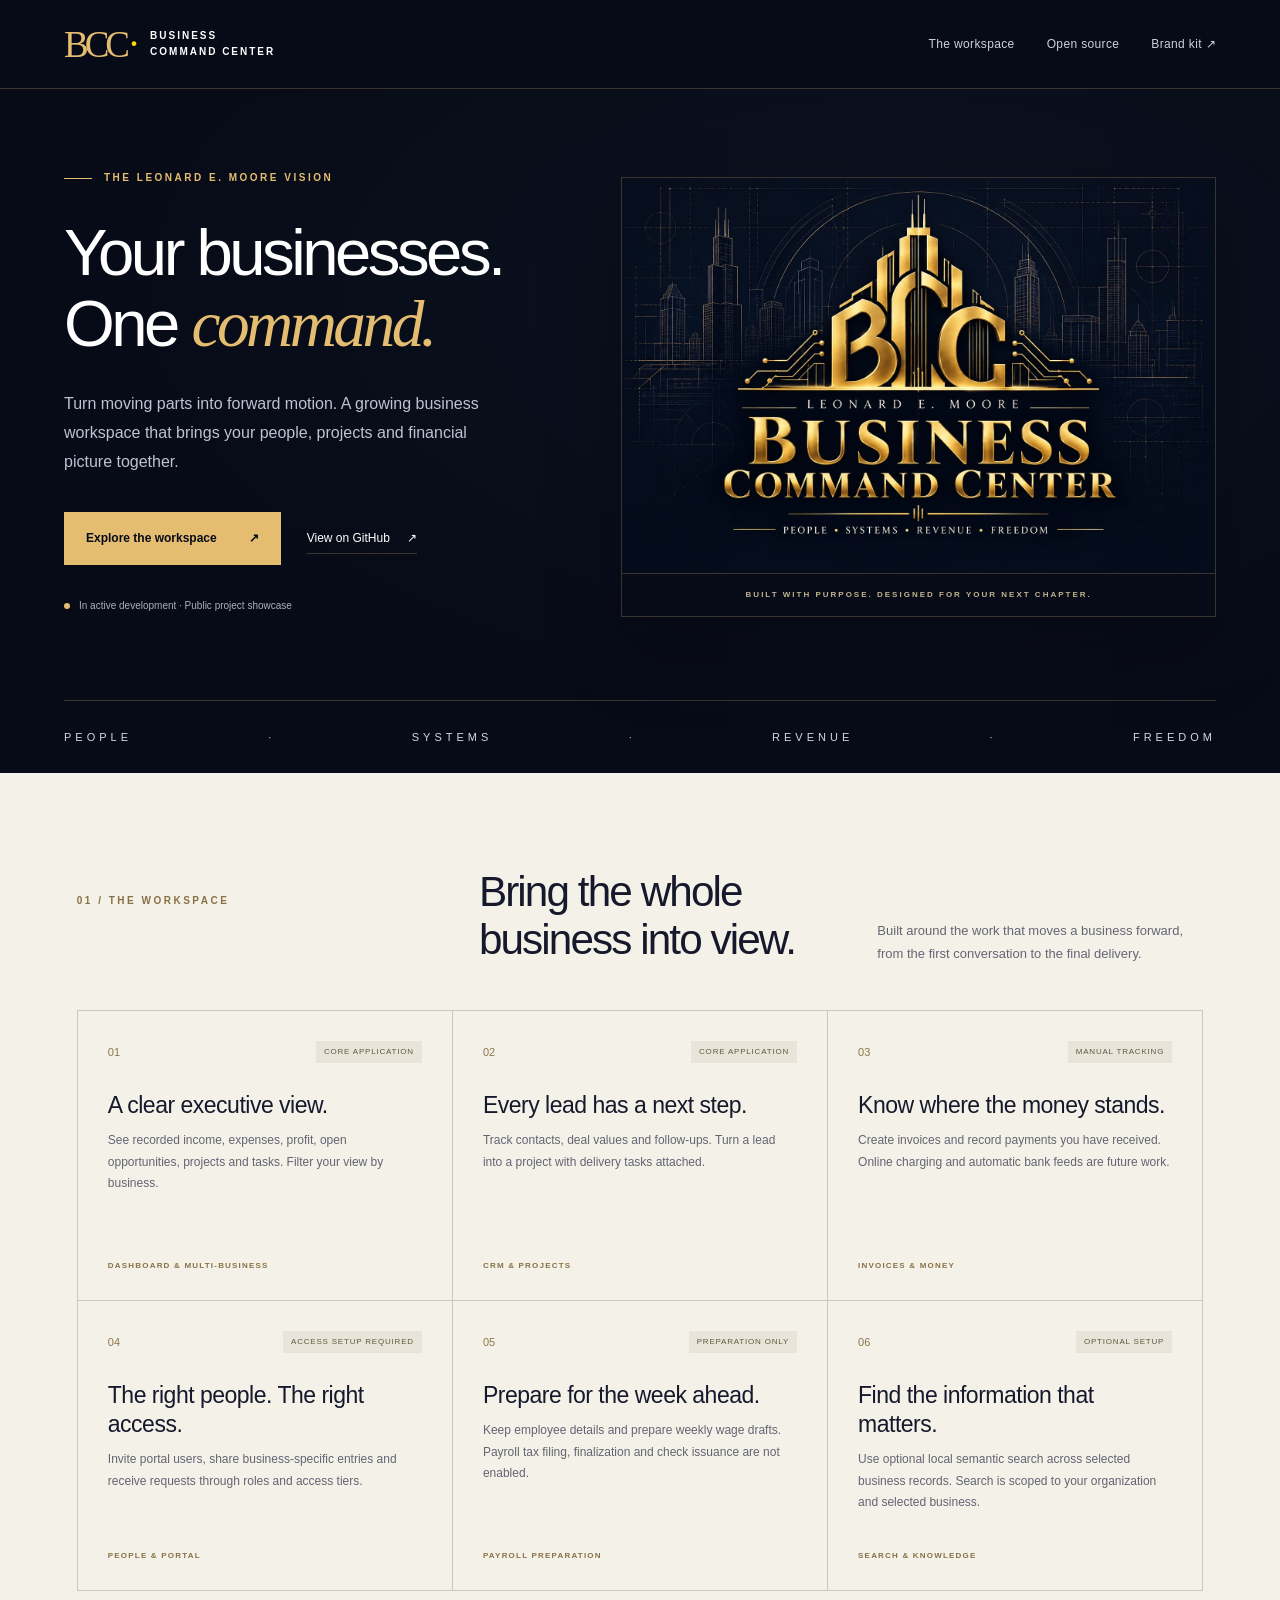
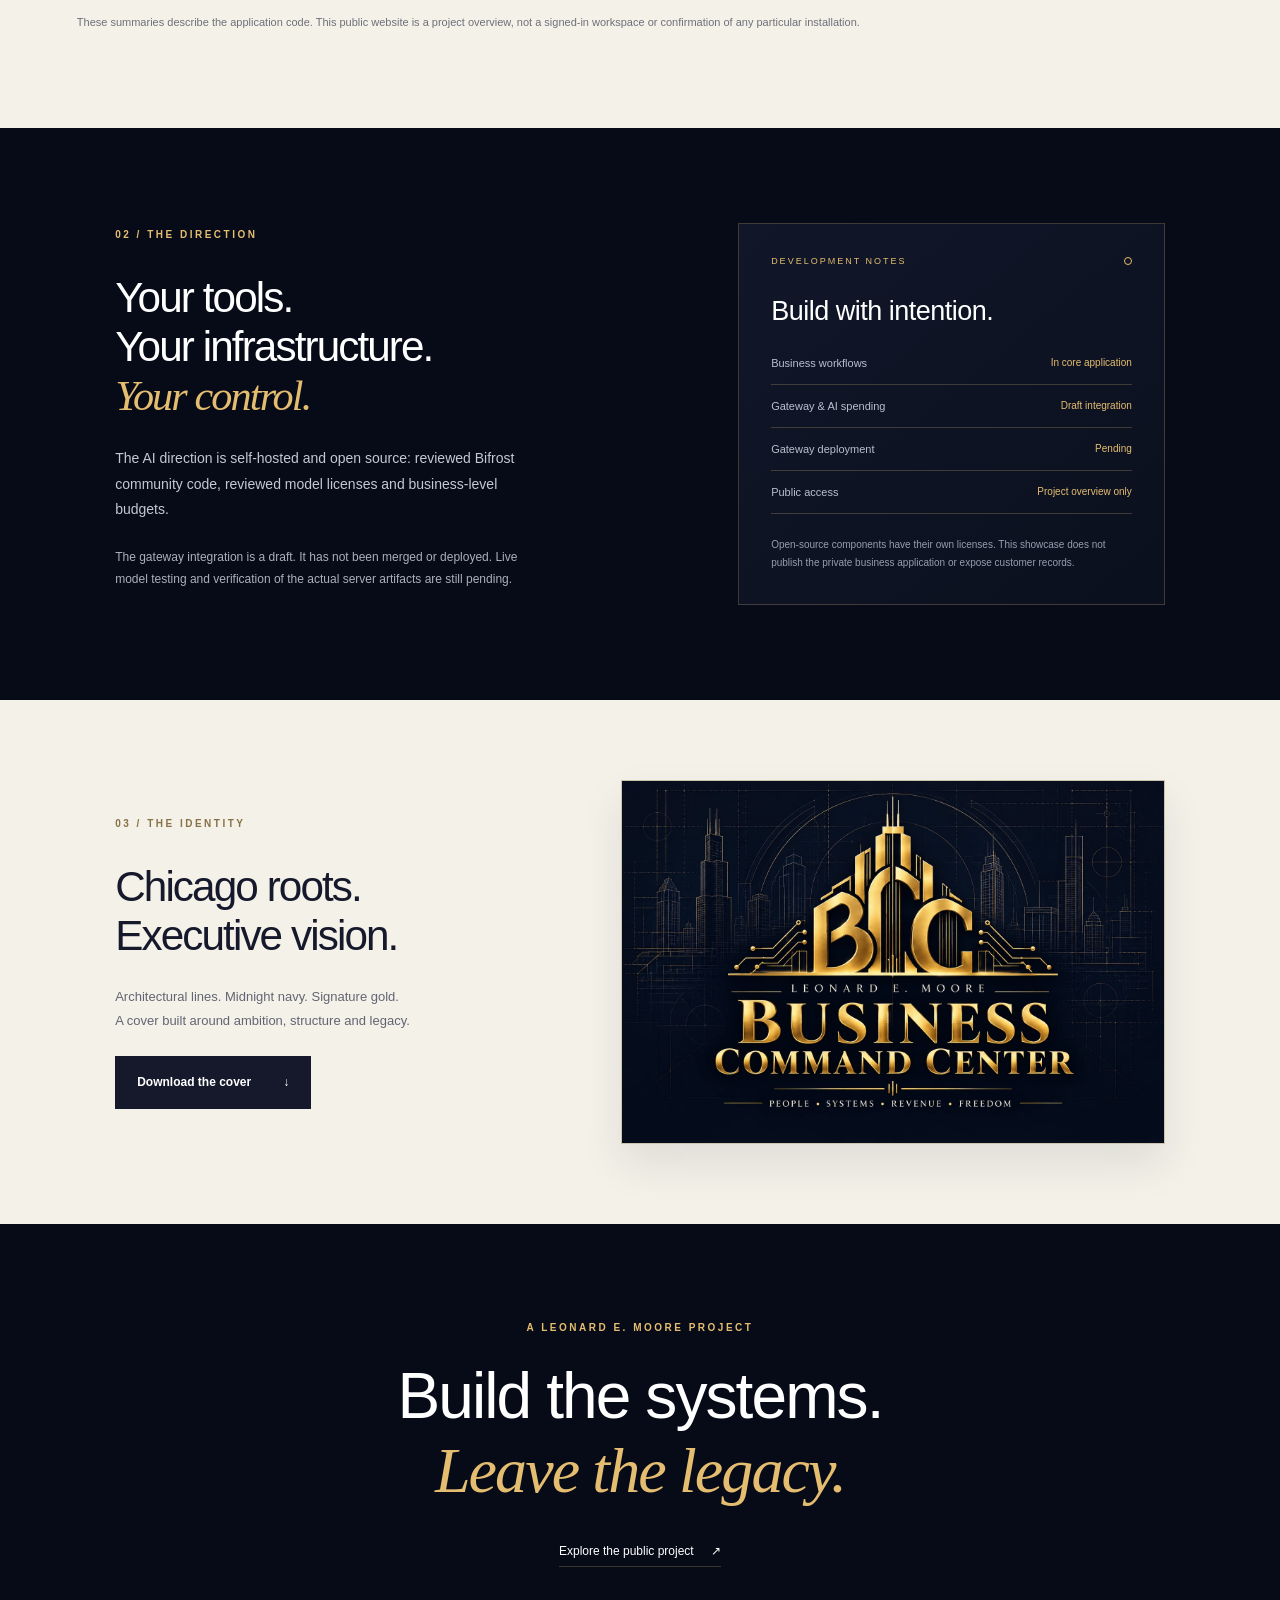
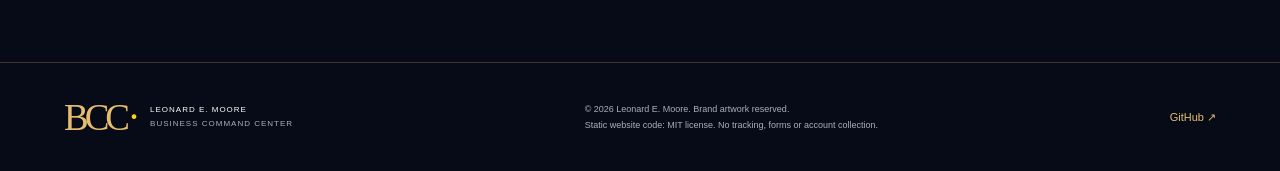
==== index.html @ 85da74cc "Launch navy-and-gold Business Command Center showcase and cover artwork" ====
<!doctype html>
<html lang="en">
<head>
  <meta charset="utf-8">
  <meta name="viewport" content="width=device-width,initial-scale=1">
  <meta name="theme-color" content="#0a0a23">
  <title>Business Command Center | Leonard E. Moore</title>
  <meta name="description" content="Leonard E. Moore's Business Command Center: a growing workspace for businesses, leads, projects, money and a self-hosted AI direction. Explore the project and brand kit.">
  <meta property="og:type" content="website">
  <meta property="og:title" content="Business Command Center — Leonard E. Moore">
  <meta property="og:description" content="Your businesses. One command. People. Systems. Revenue. Freedom.">
  <meta property="og:image" content="https://mooreliving777.github.io/business-command-center/assets/command-center-cover.webp">
  <meta property="og:image:width" content="1536">
  <meta property="og:image:height" content="1024">
  <meta property="og:url" content="https://mooreliving777.github.io/business-command-center/">
  <meta name="twitter:card" content="summary_large_image">
  <link rel="canonical" href="https://mooreliving777.github.io/business-command-center/">
  <link rel="icon" href="favicon.svg" type="image/svg+xml">
  <link rel="stylesheet" href="styles.css">
</head>
<body>
  <a class="skip" href="#main">Skip to content</a>
  <header class="site-header">
    <a class="brand" href="#home" aria-label="Business Command Center home"><span class="wordmark" aria-hidden="true">BCC<span>·</span></span><span class="brand-name">BUSINESS<br>COMMAND CENTER</span></a>
    <nav aria-label="Main navigation"><a href="#workspace">The workspace</a><a href="#direction">Open source</a><a href="#brand-kit">Brand kit <span aria-hidden="true">↗</span></a></nav>
  </header>
  <main id="main">
    <section class="hero" id="home" aria-labelledby="hero-title">
      <div class="hero-grid">
        <div class="hero-copy">
          <p class="eyebrow"><span class="line"></span> THE LEONARD E. MOORE VISION</p>
          <h1 id="hero-title">Your businesses.<br>One <em>command.</em></h1>
          <p class="intro">Turn moving parts into forward motion. A growing business workspace that brings your people, projects and financial picture together.</p>
          <div class="hero-actions"><a class="button gold" href="#workspace">Explore the workspace <span aria-hidden="true">↗</span></a><a class="text-link" href="https://github.com/mooreliving777/business-command-center">View on GitHub <span aria-hidden="true">↗</span></a></div>
          <p class="project-note"><span class="status-dot" aria-hidden="true"></span> In active development · Public project showcase</p>
        </div>
        <figure class="cover"><img src="assets/command-center-cover.webp" width="1536" height="1024" fetchpriority="high" alt="Gold BCC skyline emblem and Business Command Center lettering on a midnight navy architectural background. Leonard E. Moore. People, Systems, Revenue, Freedom."><figcaption>BUILT WITH PURPOSE. DESIGNED FOR YOUR NEXT CHAPTER.</figcaption></figure>
      </div>
      <div class="principles" aria-label="Brand principles"><span>PEOPLE</span><b aria-hidden="true">·</b><span>SYSTEMS</span><b aria-hidden="true">·</b><span>REVENUE</span><b aria-hidden="true">·</b><span>FREEDOM</span></div>
    </section>
    <section class="workspace light-section" id="workspace" aria-labelledby="workspace-title">
      <div class="section-intro"><p class="eyebrow ink">01 / THE WORKSPACE</p><div><h2 id="workspace-title">Bring the whole<br>business into view.</h2><p>Built around the work that moves a business forward, from the first conversation to the final delivery.</p></div></div>
      <div class="feature-grid">
        <article class="feature"><div class="feature-top"><span class="feature-index">01</span><span class="chip">Core application</span></div><h3>A clear executive view.</h3><p>See recorded income, expenses, profit, open opportunities, projects and tasks. Filter your view by business.</p><span class="feature-tag">DASHBOARD &amp; MULTI-BUSINESS</span></article>
        <article class="feature"><div class="feature-top"><span class="feature-index">02</span><span class="chip">Core application</span></div><h3>Every lead has a next step.</h3><p>Track contacts, deal values and follow-ups. Turn a lead into a project with delivery tasks attached.</p><span class="feature-tag">CRM &amp; PROJECTS</span></article>
        <article class="feature"><div class="feature-top"><span class="feature-index">03</span><span class="chip">Manual tracking</span></div><h3>Know where the money stands.</h3><p>Create invoices and record payments you have received. Online charging and automatic bank feeds are future work.</p><span class="feature-tag">INVOICES &amp; MONEY</span></article>
        <article class="feature"><div class="feature-top"><span class="feature-index">04</span><span class="chip">Access setup required</span></div><h3>The right people. The right access.</h3><p>Invite portal users, share business-specific entries and receive requests through roles and access tiers.</p><span class="feature-tag">PEOPLE &amp; PORTAL</span></article>
        <article class="feature"><div class="feature-top"><span class="feature-index">05</span><span class="chip">Preparation only</span></div><h3>Prepare for the week ahead.</h3><p>Keep employee details and prepare weekly wage drafts. Payroll tax filing, finalization and check issuance are not enabled.</p><span class="feature-tag">PAYROLL PREPARATION</span></article>
        <article class="feature"><div class="feature-top"><span class="feature-index">06</span><span class="chip">Optional setup</span></div><h3>Find the information that matters.</h3><p>Use optional local semantic search across selected business records. Search is scoped to your organization and selected business.</p><span class="feature-tag">SEARCH &amp; KNOWLEDGE</span></article>
      </div>
      <p class="scope-note">These summaries describe the application code. This public website is a project overview, not a signed-in workspace or confirmation of any particular installation.</p>
    </section>
    <section class="direction" id="direction" aria-labelledby="direction-title">
      <div class="direction-copy"><p class="eyebrow">02 / THE DIRECTION</p><h2 id="direction-title">Your tools.<br>Your infrastructure.<br><em>Your control.</em></h2><p>The AI direction is self-hosted and open source: reviewed Bifrost community code, reviewed model licenses and business-level budgets.</p><p class="muted">The gateway integration is a draft. It has not been merged or deployed. Live model testing and verification of the actual server artifacts are still pending.</p></div>
      <div class="status-card"><div class="status-card-top"><span class="small-caps">DEVELOPMENT NOTES</span><span class="outlined-dot" aria-hidden="true"></span></div><h3>Build with intention.</h3><dl><div><dt>Business workflows</dt><dd>In core application</dd></div><div><dt>Gateway &amp; AI spending</dt><dd>Draft integration</dd></div><div><dt>Gateway deployment</dt><dd>Pending</dd></div><div><dt>Public access</dt><dd>Project overview only</dd></div></dl><p>Open-source components have their own licenses. This showcase does not publish the private business application or expose customer records.</p></div>
    </section>
    <section class="brand-section light-section" id="brand-kit" aria-labelledby="brand-title"><div><p class="eyebrow ink">03 / THE IDENTITY</p><h2 id="brand-title">Chicago roots.<br>Executive vision.</h2><p>Architectural lines. Midnight navy. Signature gold.<br>A cover built around ambition, structure and legacy.</p><a class="button dark" href="assets/command-center-cover.webp" download="business-command-center-cover.webp">Download the cover <span aria-hidden="true">↓</span></a></div><a class="brand-art" href="assets/command-center-cover.webp" aria-label="View the full Business Command Center cover"><img src="assets/command-center-cover.webp" width="1536" height="1024" loading="lazy" alt="Business Command Center cover artwork with gold Chicago-inspired architectural emblem."></a></section>
    <section class="closing" aria-labelledby="closing-title"><p class="eyebrow">A LEONARD E. MOORE PROJECT</p><h2 id="closing-title">Build the systems.<br><em>Leave the legacy.</em></h2><a class="text-link" href="https://github.com/mooreliving777/business-command-center">Explore the public project <span aria-hidden="true">↗</span></a></section>
  </main>
  <footer><a class="brand footer-brand" href="#home"><span class="wordmark" aria-hidden="true">BCC<span>·</span></span><span>LEONARD E. MOORE<br><span class="muted">BUSINESS COMMAND CENTER</span></span></a><p>© 2026 Leonard E. Moore. Brand artwork reserved.<br>Static website code: MIT license. No tracking, forms or account collection.</p><a href="https://github.com/mooreliving777/business-command-center">GitHub <span aria-hidden="true">↗</span></a></footer>
</body>
</html>
---- styles.css ----
:root{--navy:#0a0a23;--deep:#070b17;--gold:#ffd700;--soft-gold:#e5bd70;--paper:#f4f1e9;--ink:#15192b;--muted:#acafbc;--line:rgba(226,193,126,.23)}*{box-sizing:border-box}html{scroll-behavior:smooth;scroll-padding-top:90px}body{margin:0;background:var(--deep);color:#fff;font-family:Arial,Helvetica,sans-serif;-webkit-font-smoothing:antialiased}a{color:inherit;text-decoration:none}button,a,input{touch-action:manipulation}a:focus-visible{outline:3px solid var(--gold);outline-offset:6px}img{max-width:100%;display:block;height:auto}.skip{position:absolute;left:16px;top:-80px;z-index:20;background:var(--gold);color:var(--ink);padding:12px}.skip:focus{top:12px}.site-header{padding:24px max(5vw,20px);border-bottom:1px solid var(--line);display:flex;justify-content:space-between;align-items:center;gap:24px;background:var(--deep)}.brand{display:flex;align-items:center;gap:15px}.wordmark{color:var(--soft-gold);font-family:Georgia,serif;font-size:37px;letter-spacing:-4px;line-height:1}.wordmark span{color:var(--gold);font-size:40px;padding-left:3px}.brand-name{font-size:10px;font-weight:700;letter-spacing:2px;line-height:1.6}.site-header nav{display:flex;gap:32px;font-size:12px;letter-spacing:.03em;color:#cbd0dc}.site-header nav a:hover,.text-link:hover{color:var(--gold)}.hero{padding:80px max(5vw,20px) 0;background:radial-gradient(ellipse at 70% 30%,#14203350,transparent 65%)}.hero-grid{max-width:1400px;margin:auto;display:grid;grid-template-columns:.94fr 1.06fr;align-items:center;gap:30px}.eyebrow{display:flex;align-items:center;gap:12px;color:var(--soft-gold);font-size:10px;font-weight:700;letter-spacing:2.5px;line-height:1.8;margin:0 0 30px}.line{display:inline-block;width:28px;height:1px;background:var(--soft-gold)}h1{font-size:clamp(44px,5.1vw,78px);font-weight:500;letter-spacing:-3.5px;line-height:1.09;margin:0 0 30px}em{font-family:Georgia,'Times New Roman',serif;color:var(--soft-gold);font-weight:400}p{line-height:1.8}.intro{color:#bec3d1;font-size:16px;max-width:425px;margin:0 0 35px}.hero-actions{display:flex;flex-wrap:wrap;align-items:center;gap:26px}.button{display:inline-flex;align-items:center;justify-content:space-between;gap:32px;padding:17px 21px;font-size:12px;font-weight:700;line-height:1.4;border:1px solid transparent}.gold{background:var(--soft-gold);color:var(--deep)}.gold:hover{background:var(--gold)}.text-link{font-size:12px;border-bottom:1px solid var(--line);padding:8px 0}.text-link span{margin-left:14px}.project-note{font-size:10px;color:var(--muted);display:flex;align-items:center;gap:9px;margin-top:32px}.status-dot{height:6px;width:6px;background:var(--soft-gold);border-radius:50%}.cover{margin:0;border:1px solid var(--line);background:var(--deep);box-shadow:0 35px 70px #0004}.cover img{width:100%;object-fit:contain}.cover figcaption{font-size:8px;font-weight:700;color:#c2b38e;padding:15px;text-align:center;letter-spacing:2px;line-height:1.5;border-top:1px solid var(--line)}.principles{max-width:1400px;display:flex;justify-content:space-between;gap:12px;align-items:center;border-top:1px solid var(--line);padding:30px 0;margin:75px auto 0;font-size:11px;letter-spacing:4px;color:#d6d7de}.principles b{color:var(--soft-gold);font-weight:400}.light-section{background:var(--paper);color:var(--ink)}.workspace{padding:95px max(6vw,20px)}.section-intro{max-width:1300px;margin:0 auto 45px;display:grid;grid-template-columns:1fr 2fr;gap:40px}.ink{color:#887144}.section-intro>div{display:grid;grid-template-columns:1.1fr 1fr;gap:40px;align-items:end}h2{font-size:clamp(34px,3.3vw,52px);font-weight:400;letter-spacing:-1.9px;line-height:1.16;margin:0}.section-intro p:not(.eyebrow){font-size:13px;margin:0;color:#646674}.feature-grid{max-width:1300px;margin:auto;display:grid;grid-template-columns:repeat(3,1fr);border-top:1px solid #ccc8bc;border-left:1px solid #ccc8bc}.feature{min-width:0;padding:30px;min-height:290px;border-right:1px solid #ccc8bc;border-bottom:1px solid #ccc8bc;display:flex;flex-direction:column;align-items:flex-start}.feature-top{width:100%;display:flex;gap:8px;flex-wrap:wrap;justify-content:space-between;align-items:center}.feature-index{font-size:11px;color:#8b7749}.chip{font-size:8px;text-transform:uppercase;letter-spacing:.8px;line-height:1.5;background:#e9e4d9;padding:5px 8px;color:#63583e}.feature h3{font-size:23px;font-weight:400;letter-spacing:-.5px;line-height:1.25;margin:28px 0 10px}.feature p{font-size:12px;color:#626572;margin:0 0 24px}.feature-tag{font-size:8px;font-weight:700;letter-spacing:1.2px;margin-top:auto;color:#887144}.scope-note{max-width:1300px;margin:22px auto 0;font-size:11px;color:#6e7079}.direction{display:grid;grid-template-columns:1.1fr 1fr;gap:12vw;padding:95px max(9vw,20px);align-items:center}.direction-copy>p:not(.eyebrow){font-size:14px;color:#c5c8d3;max-width:420px;margin-top:25px}.muted{color:var(--muted)!important}.direction-copy>p.muted{font-size:12px}.status-card{border:1px solid var(--line);background:linear-gradient(140deg,#111729,#0b101e);padding:32px;min-width:0}.status-card-top{display:flex;justify-content:space-between;gap:16px;align-items:center}.small-caps{font-size:9px;color:var(--soft-gold);letter-spacing:2px}.outlined-dot{width:8px;height:8px;border:1px solid var(--soft-gold);border-radius:50%}.status-card h3{font-size:27px;font-weight:400;letter-spacing:-.5px;margin:30px 0 15px}.status-card dl{margin:0}.status-card dl>div{display:flex;flex-wrap:wrap;justify-content:space-between;gap:8px;padding:15px 0;border-bottom:1px solid var(--line);font-size:11px}.status-card dt{color:#b9bfce}.status-card dd{margin:0;color:var(--soft-gold);font-size:10px}.status-card>p{font-size:10px;color:#969ead;margin:22px 0 0}.brand-section{padding:80px max(9vw,20px);display:grid;grid-template-columns:1fr 1.25fr;gap:70px;align-items:center}.brand-section p:not(.eyebrow){font-size:13px;color:#626572;margin:24px 0}.dark{background:var(--ink);color:#fff}.dark:hover{background:#2a3049}.brand-art{border:1px solid #cdc4ad;box-shadow:0 20px 40px #181b2a18}.brand-art:hover{outline:2px solid #a88c51;outline-offset:4px}.closing{padding:95px 20px;text-align:center;border-bottom:1px solid var(--line)}.closing .eyebrow{justify-content:center;margin-bottom:22px}.closing h2{font-size:clamp(40px,5vw,67px);margin-bottom:28px}.closing .text-link{display:inline-block}footer{padding:34px max(5vw,20px);display:flex;justify-content:space-between;gap:35px;align-items:center}footer .brand>span:last-child{font-size:8px;letter-spacing:1px;line-height:1.8}footer p{font-size:9px;color:var(--muted);margin:0}footer>a:last-child{font-size:11px;color:var(--soft-gold)}@media(min-width:1700px){.direction,.brand-section{padding-left:calc((100vw - 1300px)/2);padding-right:calc((100vw - 1300px)/2)}}@media(max-width:1000px){.hero-grid{grid-template-columns:1fr 1fr}.hero{padding-top:55px}h1{letter-spacing:-2px}.hero-actions{gap:18px}.section-intro{grid-template-columns:1fr;gap:12px}.section-intro>div{align-items:center}.feature{padding:22px;min-height:300px}.feature h3{font-size:21px}.direction{gap:6vw}.brand-section{gap:35px}.principles{margin-top:50px;letter-spacing:2px}}@media(max-width:700px){.site-header{padding-top:18px;padding-bottom:18px;align-items:flex-start;flex-wrap:wrap}.brand-name{font-size:8px}.wordmark{font-size:31px}.site-header nav{gap:24px;font-size:10px;width:100%;padding-top:12px;border-top:1px solid var(--line);justify-content:space-between}.hero{padding-top:42px}.hero-grid{grid-template-columns:1fr;gap:38px}.eyebrow{font-size:8px;letter-spacing:1.7px;margin-bottom:20px}h1{font-size:clamp(42px,10vw,66px);letter-spacing:-2.5px}.intro{font-size:14px;max-width:100%}.button{padding:15px 18px;font-size:11px}.project-note{font-size:9px;margin-top:24px}.cover figcaption{font-size:7px;letter-spacing:1.5px}.principles{font-size:8px;letter-spacing:1px;padding:25px 0;margin-top:38px;gap:5px}.workspace{padding-top:55px;padding-bottom:55px}.section-intro{margin-bottom:28px}.section-intro>div{grid-template-columns:1fr;gap:20px}.section-intro p:not(.eyebrow){max-width:430px}.feature-grid{grid-template-columns:1fr 1fr}.feature{padding:20px;min-height:285px}.feature h3{font-size:20px}.feature p{font-size:11px}.feature-tag{font-size:7px;letter-spacing:.6px}.chip{font-size:7px}.direction,.brand-section{grid-template-columns:1fr;padding-top:55px;padding-bottom:55px;gap:35px}.direction h2{font-size:42px}.status-card{padding:25px}.brand-section h2{font-size:40px}.closing{padding:65px 20px}footer{flex-wrap:wrap;gap:22px}footer p{width:100%;order:3}}@media(max-width:380px){.feature-grid{grid-template-columns:1fr}.feature{min-height:245px}.principles{font-size:7px;letter-spacing:.5px}.hero-actions{gap:18px}.brand-name{letter-spacing:1.2px}}@media(prefers-reduced-motion:reduce){html{scroll-behavior:auto}}
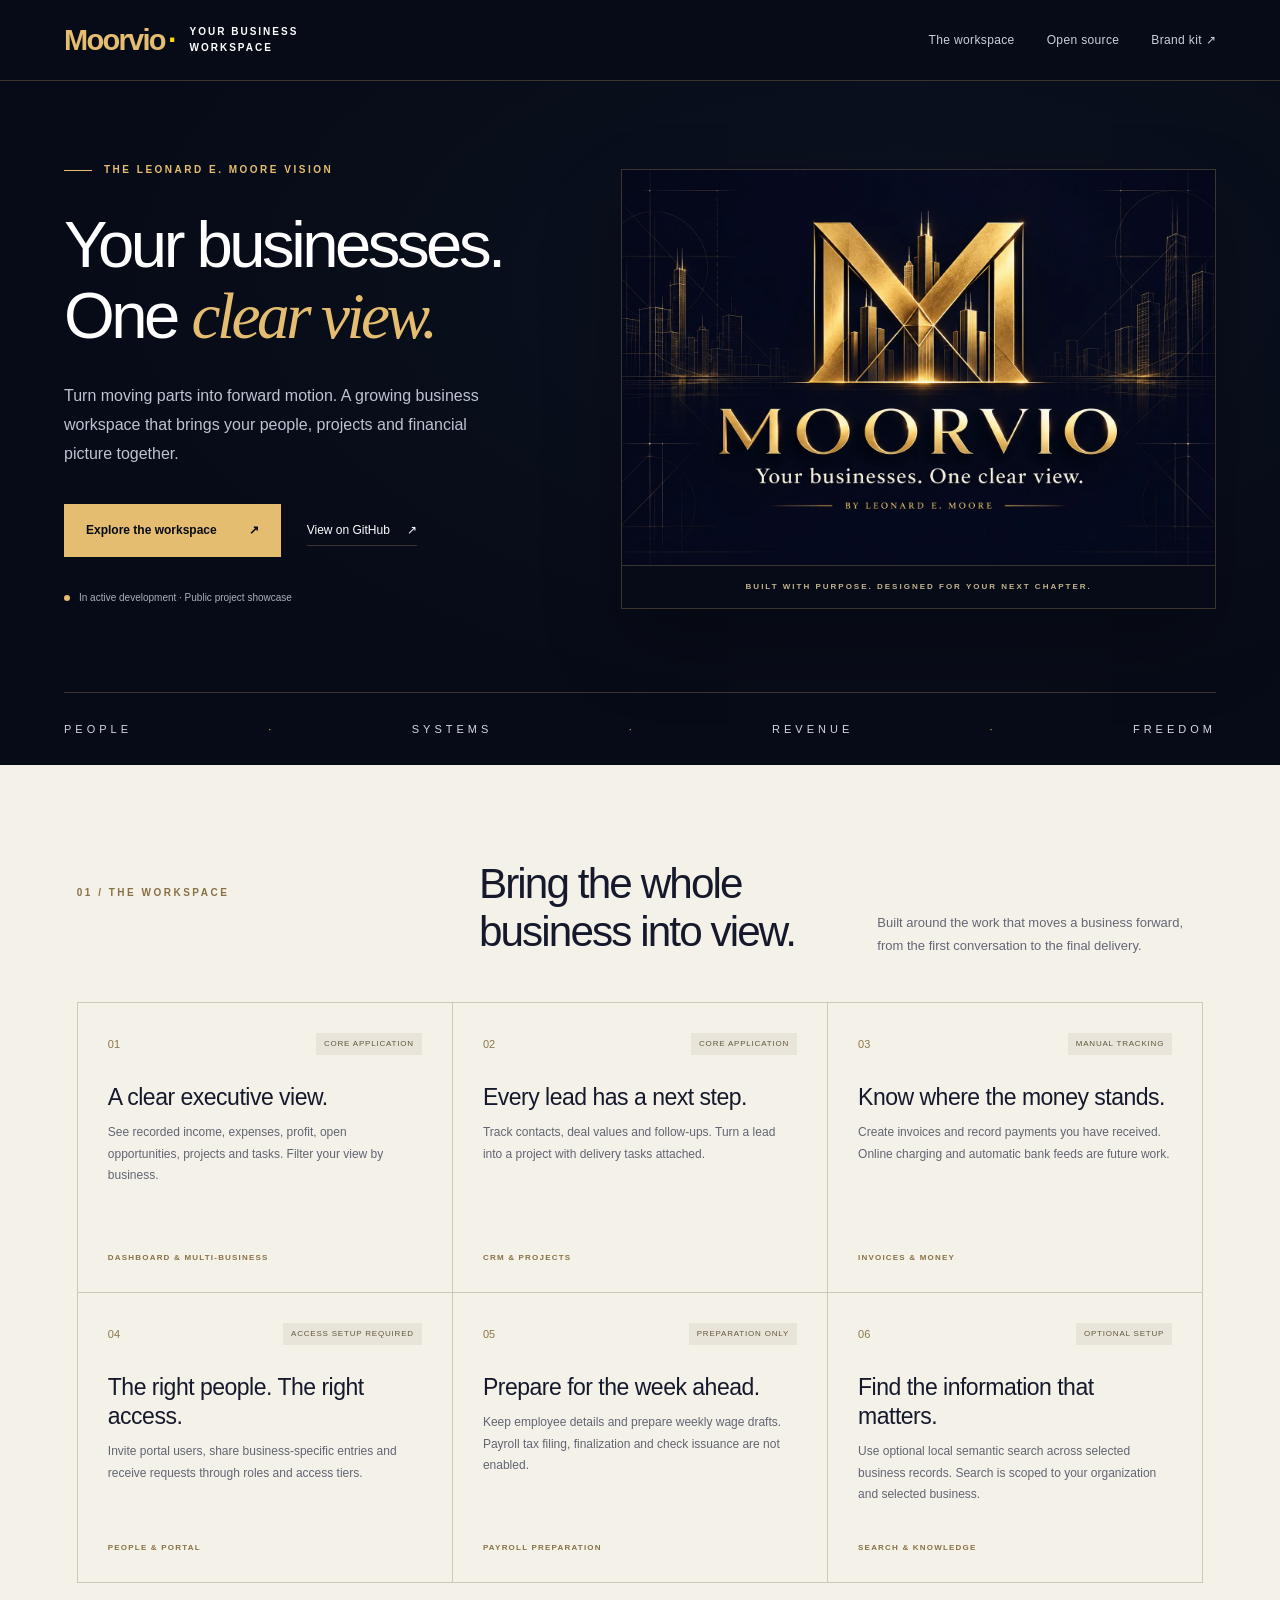
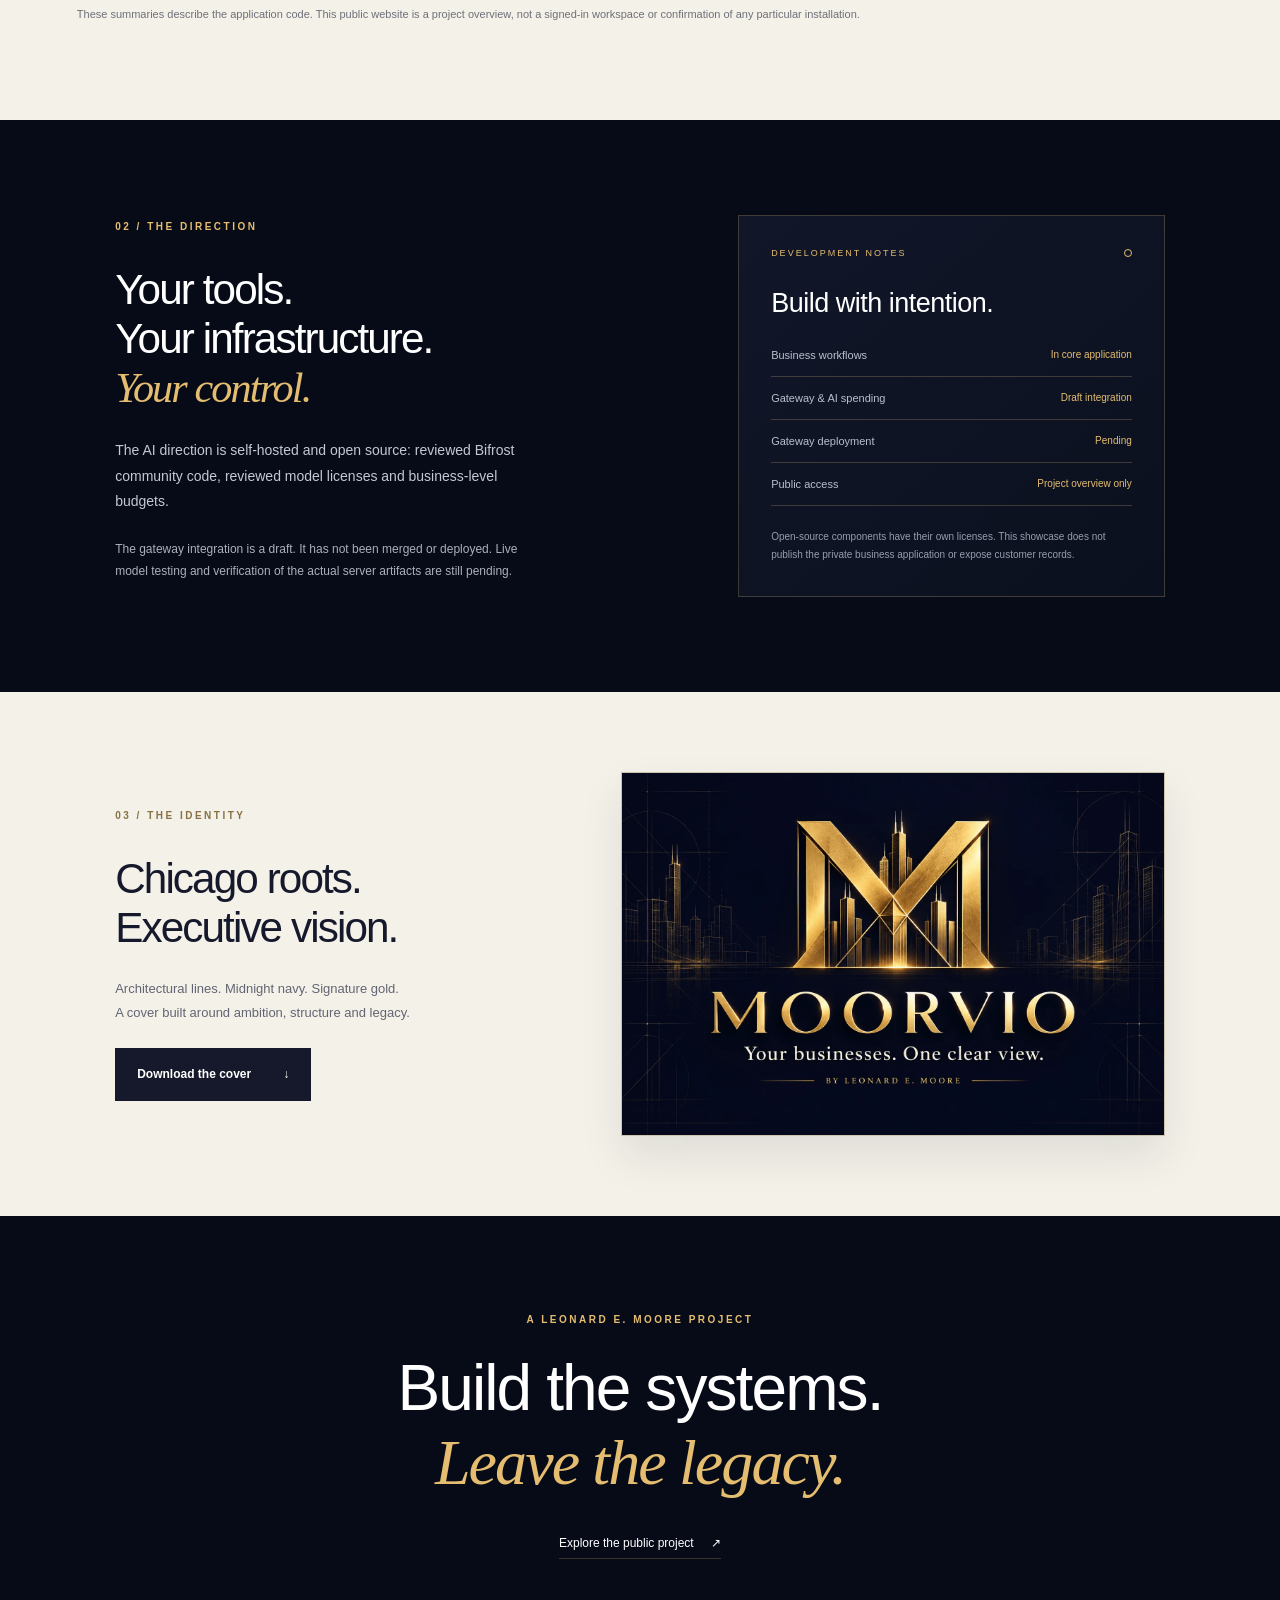
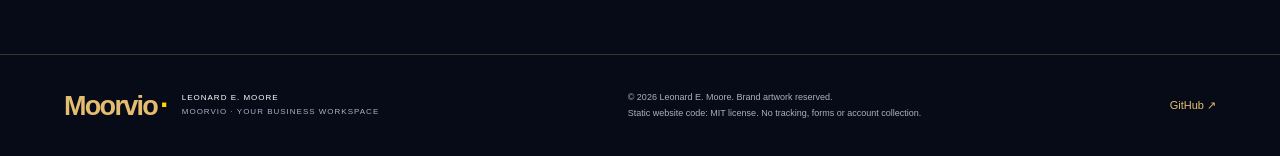
==== commit cae04593: "Rebrand public website and cover as Moorvio" ====
--- a/index.html
+++ b/index.html
@@ -4,12 +4,12 @@
   <meta charset="utf-8">
   <meta name="viewport" content="width=device-width,initial-scale=1">
   <meta name="theme-color" content="#0a0a23">
-  <title>Business Command Center | Leonard E. Moore</title>
-  <meta name="description" content="Leonard E. Moore's Business Command Center: a growing workspace for businesses, leads, projects, money and a self-hosted AI direction. Explore the project and brand kit.">
+  <title>Moorvio | Your businesses. One clear view.</title>
+  <meta name="description" content="Moorvio by Leonard E. Moore: a growing workspace for businesses, leads, projects, money and a self-hosted AI direction. Explore the project and brand kit.">
   <meta property="og:type" content="website">
-  <meta property="og:title" content="Business Command Center — Leonard E. Moore">
-  <meta property="og:description" content="Your businesses. One command. People. Systems. Revenue. Freedom.">
-  <meta property="og:image" content="https://mooreliving777.github.io/business-command-center/assets/command-center-cover.webp">
+  <meta property="og:title" content="Moorvio — Your businesses. One clear view.">
+  <meta property="og:description" content="Your businesses. One clear view. A business workspace by Leonard E. Moore.">
+  <meta property="og:image" content="https://mooreliving777.github.io/business-command-center/assets/moorvio-cover.webp">
   <meta property="og:image:width" content="1536">
   <meta property="og:image:height" content="1024">
   <meta property="og:url" content="https://mooreliving777.github.io/business-command-center/">
@@ -21,7 +21,7 @@
 <body>
   <a class="skip" href="#main">Skip to content</a>
   <header class="site-header">
-    <a class="brand" href="#home" aria-label="Business Command Center home"><span class="wordmark" aria-hidden="true">BCC<span>·</span></span><span class="brand-name">BUSINESS<br>COMMAND CENTER</span></a>
+    <a class="brand" href="#home" aria-label="Moorvio home"><span class="wordmark" aria-hidden="true">Moorvio<span>·</span></span><span class="brand-name">YOUR BUSINESS<br>WORKSPACE</span></a>
     <nav aria-label="Main navigation"><a href="#workspace">The workspace</a><a href="#direction">Open source</a><a href="#brand-kit">Brand kit <span aria-hidden="true">↗</span></a></nav>
   </header>
   <main id="main">
@@ -29,12 +29,12 @@
       <div class="hero-grid">
         <div class="hero-copy">
           <p class="eyebrow"><span class="line"></span> THE LEONARD E. MOORE VISION</p>
-          <h1 id="hero-title">Your businesses.<br>One <em>command.</em></h1>
+          <h1 id="hero-title">Your businesses.<br>One <em>clear view.</em></h1>
           <p class="intro">Turn moving parts into forward motion. A growing business workspace that brings your people, projects and financial picture together.</p>
           <div class="hero-actions"><a class="button gold" href="#workspace">Explore the workspace <span aria-hidden="true">↗</span></a><a class="text-link" href="https://github.com/mooreliving777/business-command-center">View on GitHub <span aria-hidden="true">↗</span></a></div>
           <p class="project-note"><span class="status-dot" aria-hidden="true"></span> In active development · Public project showcase</p>
         </div>
-        <figure class="cover"><img src="assets/command-center-cover.webp" width="1536" height="1024" fetchpriority="high" alt="Gold BCC skyline emblem and Business Command Center lettering on a midnight navy architectural background. Leonard E. Moore. People, Systems, Revenue, Freedom."><figcaption>BUILT WITH PURPOSE. DESIGNED FOR YOUR NEXT CHAPTER.</figcaption></figure>
+        <figure class="cover"><img src="assets/moorvio-cover.webp" width="1536" height="1024" fetchpriority="high" alt="Moorvio gold architectural M emblem on midnight navy. Your businesses. One clear view. By Leonard E. Moore."><figcaption>BUILT WITH PURPOSE. DESIGNED FOR YOUR NEXT CHAPTER.</figcaption></figure>
       </div>
       <div class="principles" aria-label="Brand principles"><span>PEOPLE</span><b aria-hidden="true">·</b><span>SYSTEMS</span><b aria-hidden="true">·</b><span>REVENUE</span><b aria-hidden="true">·</b><span>FREEDOM</span></div>
     </section>
@@ -54,9 +54,9 @@
       <div class="direction-copy"><p class="eyebrow">02 / THE DIRECTION</p><h2 id="direction-title">Your tools.<br>Your infrastructure.<br><em>Your control.</em></h2><p>The AI direction is self-hosted and open source: reviewed Bifrost community code, reviewed model licenses and business-level budgets.</p><p class="muted">The gateway integration is a draft. It has not been merged or deployed. Live model testing and verification of the actual server artifacts are still pending.</p></div>
       <div class="status-card"><div class="status-card-top"><span class="small-caps">DEVELOPMENT NOTES</span><span class="outlined-dot" aria-hidden="true"></span></div><h3>Build with intention.</h3><dl><div><dt>Business workflows</dt><dd>In core application</dd></div><div><dt>Gateway &amp; AI spending</dt><dd>Draft integration</dd></div><div><dt>Gateway deployment</dt><dd>Pending</dd></div><div><dt>Public access</dt><dd>Project overview only</dd></div></dl><p>Open-source components have their own licenses. This showcase does not publish the private business application or expose customer records.</p></div>
     </section>
-    <section class="brand-section light-section" id="brand-kit" aria-labelledby="brand-title"><div><p class="eyebrow ink">03 / THE IDENTITY</p><h2 id="brand-title">Chicago roots.<br>Executive vision.</h2><p>Architectural lines. Midnight navy. Signature gold.<br>A cover built around ambition, structure and legacy.</p><a class="button dark" href="assets/command-center-cover.webp" download="business-command-center-cover.webp">Download the cover <span aria-hidden="true">↓</span></a></div><a class="brand-art" href="assets/command-center-cover.webp" aria-label="View the full Business Command Center cover"><img src="assets/command-center-cover.webp" width="1536" height="1024" loading="lazy" alt="Business Command Center cover artwork with gold Chicago-inspired architectural emblem."></a></section>
+    <section class="brand-section light-section" id="brand-kit" aria-labelledby="brand-title"><div><p class="eyebrow ink">03 / THE IDENTITY</p><h2 id="brand-title">Chicago roots.<br>Executive vision.</h2><p>Architectural lines. Midnight navy. Signature gold.<br>A cover built around ambition, structure and legacy.</p><a class="button dark" href="assets/moorvio-cover.webp" download="moorvio-cover.webp">Download the cover <span aria-hidden="true">↓</span></a></div><a class="brand-art" href="assets/moorvio-cover.webp" aria-label="View the full Moorvio cover"><img src="assets/moorvio-cover.webp" width="1536" height="1024" loading="lazy" alt="Moorvio cover artwork with a gold Chicago-inspired M emblem."></a></section>
     <section class="closing" aria-labelledby="closing-title"><p class="eyebrow">A LEONARD E. MOORE PROJECT</p><h2 id="closing-title">Build the systems.<br><em>Leave the legacy.</em></h2><a class="text-link" href="https://github.com/mooreliving777/business-command-center">Explore the public project <span aria-hidden="true">↗</span></a></section>
   </main>
-  <footer><a class="brand footer-brand" href="#home"><span class="wordmark" aria-hidden="true">BCC<span>·</span></span><span>LEONARD E. MOORE<br><span class="muted">BUSINESS COMMAND CENTER</span></span></a><p>© 2026 Leonard E. Moore. Brand artwork reserved.<br>Static website code: MIT license. No tracking, forms or account collection.</p><a href="https://github.com/mooreliving777/business-command-center">GitHub <span aria-hidden="true">↗</span></a></footer>
+  <footer><a class="brand footer-brand" href="#home"><span class="wordmark" aria-hidden="true">Moorvio<span>·</span></span><span>LEONARD E. MOORE<br><span class="muted">MOORVIO · YOUR BUSINESS WORKSPACE</span></span></a><p>© 2026 Leonard E. Moore. Brand artwork reserved.<br>Static website code: MIT license. No tracking, forms or account collection.</p><a href="https://github.com/mooreliving777/business-command-center">GitHub <span aria-hidden="true">↗</span></a></footer>
 </body>
 </html>
--- a/styles.css
+++ b/styles.css
@@ -1 +1,4 @@
 :root{--navy:#0a0a23;--deep:#070b17;--gold:#ffd700;--soft-gold:#e5bd70;--paper:#f4f1e9;--ink:#15192b;--muted:#acafbc;--line:rgba(226,193,126,.23)}*{box-sizing:border-box}html{scroll-behavior:smooth;scroll-padding-top:90px}body{margin:0;background:var(--deep);color:#fff;font-family:Arial,Helvetica,sans-serif;-webkit-font-smoothing:antialiased}a{color:inherit;text-decoration:none}button,a,input{touch-action:manipulation}a:focus-visible{outline:3px solid var(--gold);outline-offset:6px}img{max-width:100%;display:block;height:auto}.skip{position:absolute;left:16px;top:-80px;z-index:20;background:var(--gold);color:var(--ink);padding:12px}.skip:focus{top:12px}.site-header{padding:24px max(5vw,20px);border-bottom:1px solid var(--line);display:flex;justify-content:space-between;align-items:center;gap:24px;background:var(--deep)}.brand{display:flex;align-items:center;gap:15px}.wordmark{color:var(--soft-gold);font-family:Georgia,serif;font-size:37px;letter-spacing:-4px;line-height:1}.wordmark span{color:var(--gold);font-size:40px;padding-left:3px}.brand-name{font-size:10px;font-weight:700;letter-spacing:2px;line-height:1.6}.site-header nav{display:flex;gap:32px;font-size:12px;letter-spacing:.03em;color:#cbd0dc}.site-header nav a:hover,.text-link:hover{color:var(--gold)}.hero{padding:80px max(5vw,20px) 0;background:radial-gradient(ellipse at 70% 30%,#14203350,transparent 65%)}.hero-grid{max-width:1400px;margin:auto;display:grid;grid-template-columns:.94fr 1.06fr;align-items:center;gap:30px}.eyebrow{display:flex;align-items:center;gap:12px;color:var(--soft-gold);font-size:10px;font-weight:700;letter-spacing:2.5px;line-height:1.8;margin:0 0 30px}.line{display:inline-block;width:28px;height:1px;background:var(--soft-gold)}h1{font-size:clamp(44px,5.1vw,78px);font-weight:500;letter-spacing:-3.5px;line-height:1.09;margin:0 0 30px}em{font-family:Georgia,'Times New Roman',serif;color:var(--soft-gold);font-weight:400}p{line-height:1.8}.intro{color:#bec3d1;font-size:16px;max-width:425px;margin:0 0 35px}.hero-actions{display:flex;flex-wrap:wrap;align-items:center;gap:26px}.button{display:inline-flex;align-items:center;justify-content:space-between;gap:32px;padding:17px 21px;font-size:12px;font-weight:700;line-height:1.4;border:1px solid transparent}.gold{background:var(--soft-gold);color:var(--deep)}.gold:hover{background:var(--gold)}.text-link{font-size:12px;border-bottom:1px solid var(--line);padding:8px 0}.text-link span{margin-left:14px}.project-note{font-size:10px;color:var(--muted);display:flex;align-items:center;gap:9px;margin-top:32px}.status-dot{height:6px;width:6px;background:var(--soft-gold);border-radius:50%}.cover{margin:0;border:1px solid var(--line);background:var(--deep);box-shadow:0 35px 70px #0004}.cover img{width:100%;object-fit:contain}.cover figcaption{font-size:8px;font-weight:700;color:#c2b38e;padding:15px;text-align:center;letter-spacing:2px;line-height:1.5;border-top:1px solid var(--line)}.principles{max-width:1400px;display:flex;justify-content:space-between;gap:12px;align-items:center;border-top:1px solid var(--line);padding:30px 0;margin:75px auto 0;font-size:11px;letter-spacing:4px;color:#d6d7de}.principles b{color:var(--soft-gold);font-weight:400}.light-section{background:var(--paper);color:var(--ink)}.workspace{padding:95px max(6vw,20px)}.section-intro{max-width:1300px;margin:0 auto 45px;display:grid;grid-template-columns:1fr 2fr;gap:40px}.ink{color:#887144}.section-intro>div{display:grid;grid-template-columns:1.1fr 1fr;gap:40px;align-items:end}h2{font-size:clamp(34px,3.3vw,52px);font-weight:400;letter-spacing:-1.9px;line-height:1.16;margin:0}.section-intro p:not(.eyebrow){font-size:13px;margin:0;color:#646674}.feature-grid{max-width:1300px;margin:auto;display:grid;grid-template-columns:repeat(3,1fr);border-top:1px solid #ccc8bc;border-left:1px solid #ccc8bc}.feature{min-width:0;padding:30px;min-height:290px;border-right:1px solid #ccc8bc;border-bottom:1px solid #ccc8bc;display:flex;flex-direction:column;align-items:flex-start}.feature-top{width:100%;display:flex;gap:8px;flex-wrap:wrap;justify-content:space-between;align-items:center}.feature-index{font-size:11px;color:#8b7749}.chip{font-size:8px;text-transform:uppercase;letter-spacing:.8px;line-height:1.5;background:#e9e4d9;padding:5px 8px;color:#63583e}.feature h3{font-size:23px;font-weight:400;letter-spacing:-.5px;line-height:1.25;margin:28px 0 10px}.feature p{font-size:12px;color:#626572;margin:0 0 24px}.feature-tag{font-size:8px;font-weight:700;letter-spacing:1.2px;margin-top:auto;color:#887144}.scope-note{max-width:1300px;margin:22px auto 0;font-size:11px;color:#6e7079}.direction{display:grid;grid-template-columns:1.1fr 1fr;gap:12vw;padding:95px max(9vw,20px);align-items:center}.direction-copy>p:not(.eyebrow){font-size:14px;color:#c5c8d3;max-width:420px;margin-top:25px}.muted{color:var(--muted)!important}.direction-copy>p.muted{font-size:12px}.status-card{border:1px solid var(--line);background:linear-gradient(140deg,#111729,#0b101e);padding:32px;min-width:0}.status-card-top{display:flex;justify-content:space-between;gap:16px;align-items:center}.small-caps{font-size:9px;color:var(--soft-gold);letter-spacing:2px}.outlined-dot{width:8px;height:8px;border:1px solid var(--soft-gold);border-radius:50%}.status-card h3{font-size:27px;font-weight:400;letter-spacing:-.5px;margin:30px 0 15px}.status-card dl{margin:0}.status-card dl>div{display:flex;flex-wrap:wrap;justify-content:space-between;gap:8px;padding:15px 0;border-bottom:1px solid var(--line);font-size:11px}.status-card dt{color:#b9bfce}.status-card dd{margin:0;color:var(--soft-gold);font-size:10px}.status-card>p{font-size:10px;color:#969ead;margin:22px 0 0}.brand-section{padding:80px max(9vw,20px);display:grid;grid-template-columns:1fr 1.25fr;gap:70px;align-items:center}.brand-section p:not(.eyebrow){font-size:13px;color:#626572;margin:24px 0}.dark{background:var(--ink);color:#fff}.dark:hover{background:#2a3049}.brand-art{border:1px solid #cdc4ad;box-shadow:0 20px 40px #181b2a18}.brand-art:hover{outline:2px solid #a88c51;outline-offset:4px}.closing{padding:95px 20px;text-align:center;border-bottom:1px solid var(--line)}.closing .eyebrow{justify-content:center;margin-bottom:22px}.closing h2{font-size:clamp(40px,5vw,67px);margin-bottom:28px}.closing .text-link{display:inline-block}footer{padding:34px max(5vw,20px);display:flex;justify-content:space-between;gap:35px;align-items:center}footer .brand>span:last-child{font-size:8px;letter-spacing:1px;line-height:1.8}footer p{font-size:9px;color:var(--muted);margin:0}footer>a:last-child{font-size:11px;color:var(--soft-gold)}@media(min-width:1700px){.direction,.brand-section{padding-left:calc((100vw - 1300px)/2);padding-right:calc((100vw - 1300px)/2)}}@media(max-width:1000px){.hero-grid{grid-template-columns:1fr 1fr}.hero{padding-top:55px}h1{letter-spacing:-2px}.hero-actions{gap:18px}.section-intro{grid-template-columns:1fr;gap:12px}.section-intro>div{align-items:center}.feature{padding:22px;min-height:300px}.feature h3{font-size:21px}.direction{gap:6vw}.brand-section{gap:35px}.principles{margin-top:50px;letter-spacing:2px}}@media(max-width:700px){.site-header{padding-top:18px;padding-bottom:18px;align-items:flex-start;flex-wrap:wrap}.brand-name{font-size:8px}.wordmark{font-size:31px}.site-header nav{gap:24px;font-size:10px;width:100%;padding-top:12px;border-top:1px solid var(--line);justify-content:space-between}.hero{padding-top:42px}.hero-grid{grid-template-columns:1fr;gap:38px}.eyebrow{font-size:8px;letter-spacing:1.7px;margin-bottom:20px}h1{font-size:clamp(42px,10vw,66px);letter-spacing:-2.5px}.intro{font-size:14px;max-width:100%}.button{padding:15px 18px;font-size:11px}.project-note{font-size:9px;margin-top:24px}.cover figcaption{font-size:7px;letter-spacing:1.5px}.principles{font-size:8px;letter-spacing:1px;padding:25px 0;margin-top:38px;gap:5px}.workspace{padding-top:55px;padding-bottom:55px}.section-intro{margin-bottom:28px}.section-intro>div{grid-template-columns:1fr;gap:20px}.section-intro p:not(.eyebrow){max-width:430px}.feature-grid{grid-template-columns:1fr 1fr}.feature{padding:20px;min-height:285px}.feature h3{font-size:20px}.feature p{font-size:11px}.feature-tag{font-size:7px;letter-spacing:.6px}.chip{font-size:7px}.direction,.brand-section{grid-template-columns:1fr;padding-top:55px;padding-bottom:55px;gap:35px}.direction h2{font-size:42px}.status-card{padding:25px}.brand-section h2{font-size:40px}.closing{padding:65px 20px}footer{flex-wrap:wrap;gap:22px}footer p{width:100%;order:3}}@media(max-width:380px){.feature-grid{grid-template-columns:1fr}.feature{min-height:245px}.principles{font-size:7px;letter-spacing:.5px}.hero-actions{gap:18px}.brand-name{letter-spacing:1.2px}}@media(prefers-reduced-motion:reduce){html{scroll-behavior:auto}}
+
+/* Moorvio product wordmark */
+.wordmark{font-family:Arial,Helvetica,sans-serif;font-size:29px;font-weight:600;letter-spacing:-1.7px}.wordmark span{font-size:30px}.footer-brand .wordmark{font-size:27px}@media(max-width:700px){.wordmark{font-size:28px}}
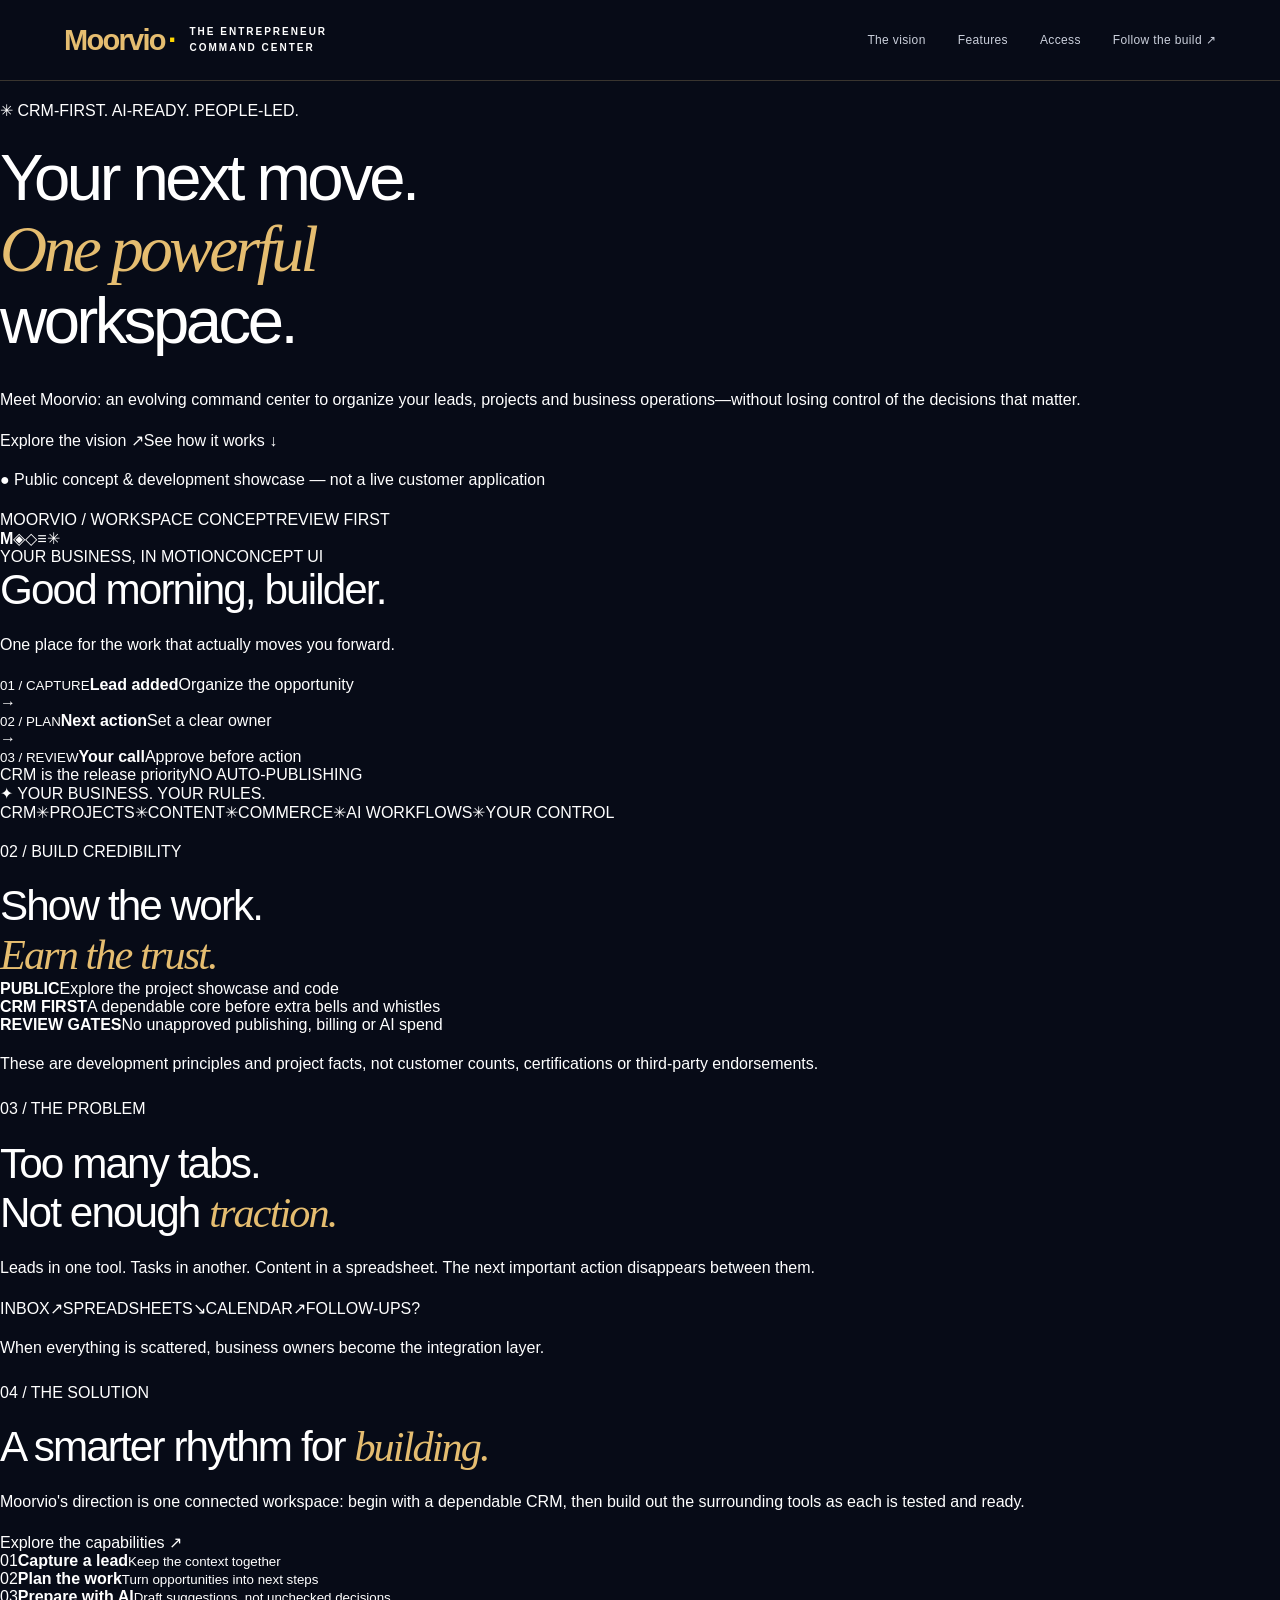
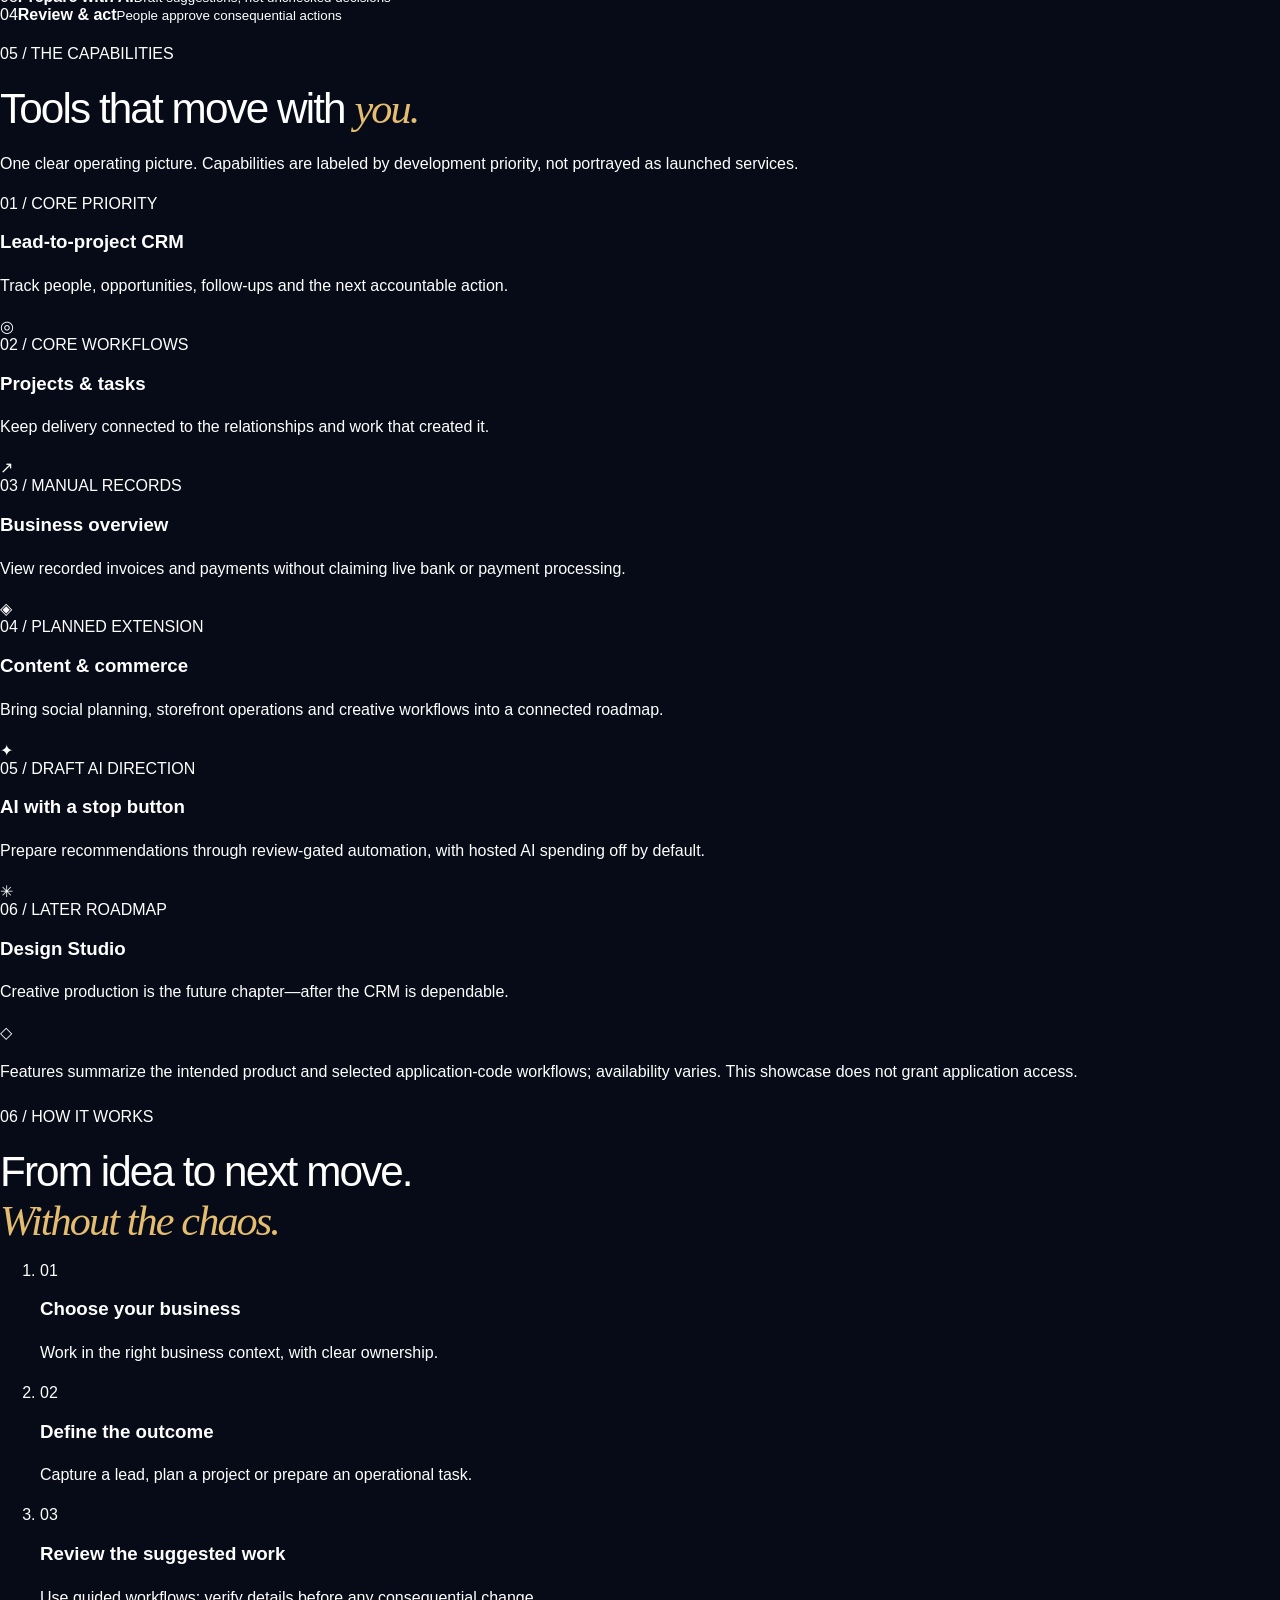
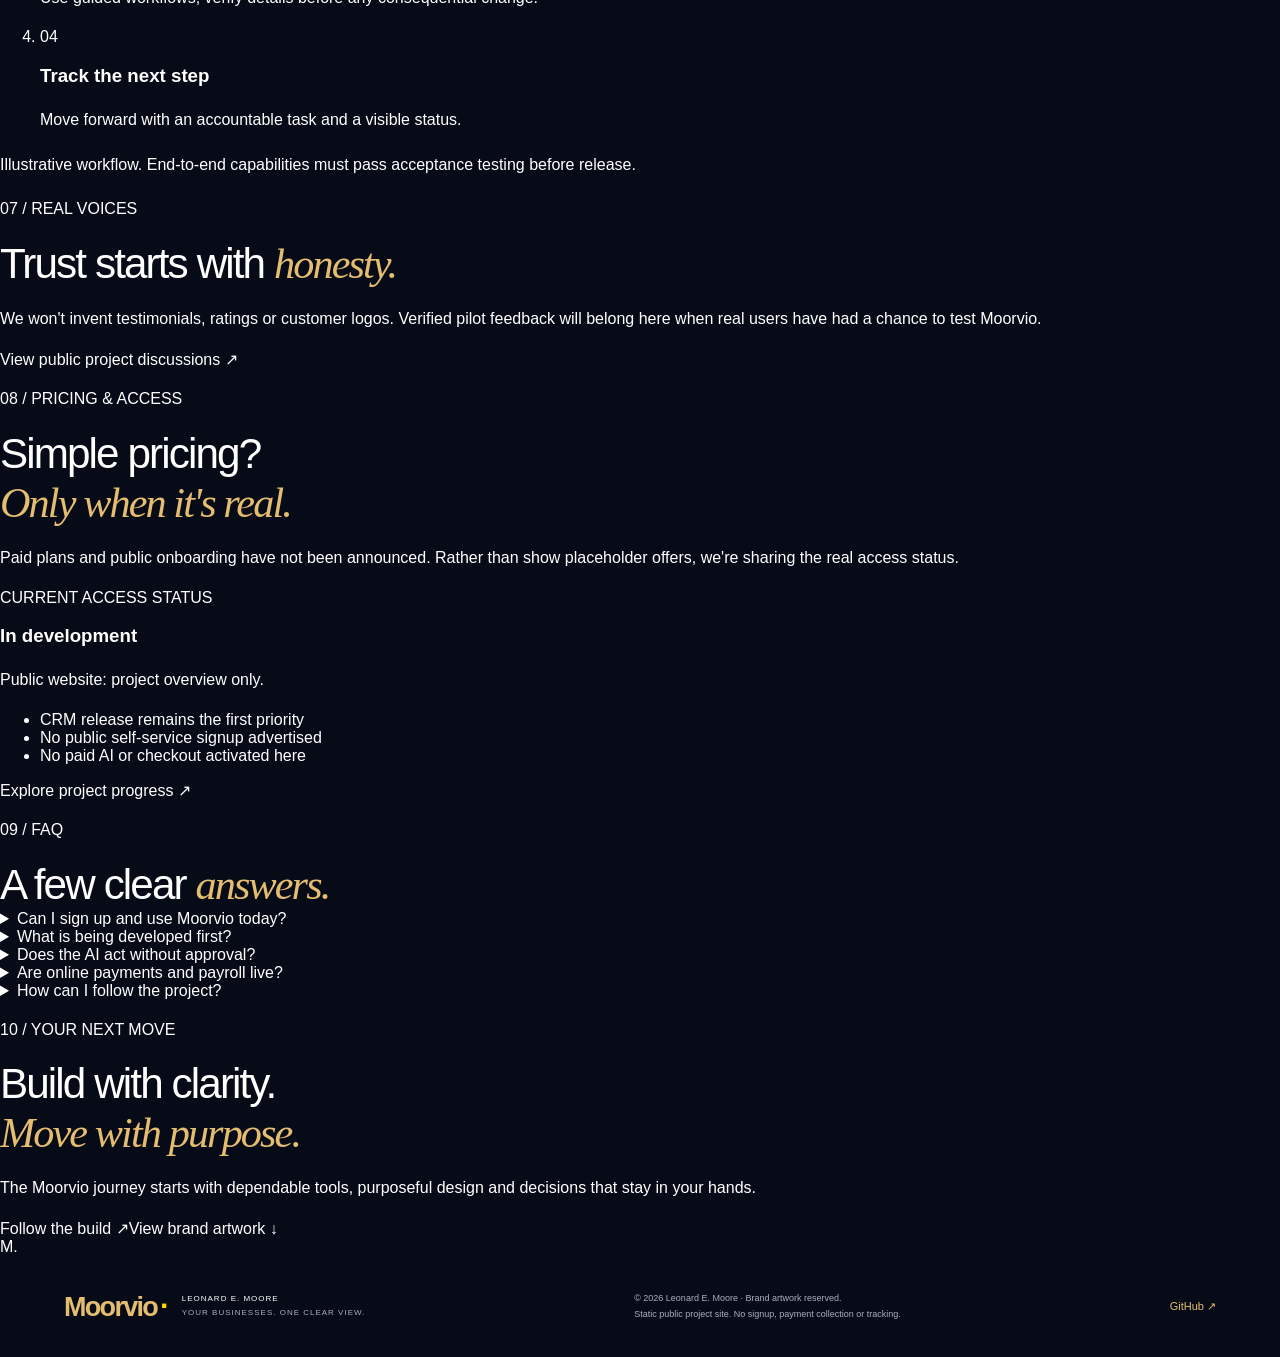
==== commit a8babbd3: "feat: build CRM-first 10-section public Moorvio landing page" ====
--- a/index.html
+++ b/index.html
@@ -1,62 +1,100 @@
 <!doctype html>
 <html lang="en">
 <head>
-  <meta charset="utf-8">
-  <meta name="viewport" content="width=device-width,initial-scale=1">
-  <meta name="theme-color" content="#0a0a23">
-  <title>Moorvio | Your businesses. One clear view.</title>
-  <meta name="description" content="Moorvio by Leonard E. Moore: a growing workspace for businesses, leads, projects, money and a self-hosted AI direction. Explore the project and brand kit.">
-  <meta property="og:type" content="website">
-  <meta property="og:title" content="Moorvio — Your businesses. One clear view.">
-  <meta property="og:description" content="Your businesses. One clear view. A business workspace by Leonard E. Moore.">
+  <meta charset="utf-8"><meta name="viewport" content="width=device-width,initial-scale=1">
+  <meta name="theme-color" content="#090d25">
+  <title>Moorvio | Run your business with clarity</title>
+  <meta name="description" content="Moorvio is a developing entrepreneur workspace bringing CRM, projects, tasks and review-first AI workflows into one clear operating system. Explore the vision and development status.">
+  <meta property="og:type" content="website"><meta property="og:title" content="Moorvio — Your businesses. One clear view.">
+  <meta property="og:description" content="The evolving command center for entrepreneurs. CRM-first, review-driven, and built to keep your business moving.">
   <meta property="og:image" content="https://mooreliving777.github.io/business-command-center/assets/moorvio-cover.webp">
-  <meta property="og:image:width" content="1536">
-  <meta property="og:image:height" content="1024">
+  <meta property="og:image:width" content="1536"><meta property="og:image:height" content="1024">
   <meta property="og:url" content="https://mooreliving777.github.io/business-command-center/">
   <meta name="twitter:card" content="summary_large_image">
   <link rel="canonical" href="https://mooreliving777.github.io/business-command-center/">
   <link rel="icon" href="favicon.svg" type="image/svg+xml">
-  <link rel="stylesheet" href="styles.css">
+  <link rel="stylesheet" href="styles.css"><link rel="stylesheet" href="landing.css">
 </head>
-<body>
-  <a class="skip" href="#main">Skip to content</a>
-  <header class="site-header">
-    <a class="brand" href="#home" aria-label="Moorvio home"><span class="wordmark" aria-hidden="true">Moorvio<span>·</span></span><span class="brand-name">YOUR BUSINESS<br>WORKSPACE</span></a>
-    <nav aria-label="Main navigation"><a href="#workspace">The workspace</a><a href="#direction">Open source</a><a href="#brand-kit">Brand kit <span aria-hidden="true">↗</span></a></nav>
-  </header>
-  <main id="main">
-    <section class="hero" id="home" aria-labelledby="hero-title">
-      <div class="hero-grid">
-        <div class="hero-copy">
-          <p class="eyebrow"><span class="line"></span> THE LEONARD E. MOORE VISION</p>
-          <h1 id="hero-title">Your businesses.<br>One <em>clear view.</em></h1>
-          <p class="intro">Turn moving parts into forward motion. A growing business workspace that brings your people, projects and financial picture together.</p>
-          <div class="hero-actions"><a class="button gold" href="#workspace">Explore the workspace <span aria-hidden="true">↗</span></a><a class="text-link" href="https://github.com/mooreliving777/business-command-center">View on GitHub <span aria-hidden="true">↗</span></a></div>
-          <p class="project-note"><span class="status-dot" aria-hidden="true"></span> In active development · Public project showcase</p>
+<body class="landing-v2">
+<a class="skip" href="#main">Skip to content</a>
+<header class="site-header">
+  <a class="brand" href="#home" aria-label="Moorvio homepage"><span class="wordmark" aria-hidden="true">Moorvio<span>·</span></span><span class="brand-name">THE ENTREPRENEUR<br>COMMAND CENTER</span></a>
+  <nav aria-label="Main navigation"><a href="#solution">The vision</a><a href="#features">Features</a><a href="#pricing">Access</a><a class="nav-cta" href="#final-cta">Follow the build <span aria-hidden="true">↗</span></a></nav>
+</header>
+<main id="main">
+<!-- 01 HERO -->
+<section class="v2-hero" id="home" aria-labelledby="hero-title">
+  <div class="v2-glow" aria-hidden="true"></div>
+  <div class="v2-hero-inner">
+    <div class="v2-hero-copy">
+      <p class="v2-kicker"><span class="v2-spark" aria-hidden="true">✳</span> CRM-FIRST. AI-READY. PEOPLE-LED.</p>
+      <h1 id="hero-title">Your next move.<br><em>One powerful</em><br>workspace.</h1>
+      <p class="v2-lead">Meet Moorvio: an evolving command center to organize your leads, projects and business operations—without losing control of the decisions that matter.</p>
+      <div class="v2-actions"><a class="v2-btn v2-btn-primary" href="#solution">Explore the vision <span aria-hidden="true">↗</span></a><a class="v2-btn v2-btn-quiet" href="#how-it-works">See how it works <span aria-hidden="true">↓</span></a></div>
+      <p class="v2-honesty"><span aria-hidden="true">●</span> Public concept &amp; development showcase — not a live customer application</p>
+    </div>
+    <div class="v2-demo-wrap">
+      <div class="v2-orbit v2-orbit-one" aria-hidden="true"></div><div class="v2-orbit v2-orbit-two" aria-hidden="true"></div>
+      <div class="v2-preview">
+        <div class="v2-preview-bar"><span class="v2-lights" aria-hidden="true"><i></i><i></i><i></i></span><span>MOORVIO / WORKSPACE CONCEPT</span><span class="v2-preview-status">REVIEW FIRST</span></div>
+        <div class="v2-preview-body">
+          <div class="v2-preview-rail" aria-hidden="true"><b>M</b><span>◈</span><span>◇</span><span>≡</span><span>✳</span></div>
+          <div class="v2-preview-main">
+            <div class="v2-preview-top"><span class="v2-mini">YOUR BUSINESS, IN MOTION</span><span class="v2-ghost">CONCEPT UI</span></div>
+            <h2>Good morning, builder<span class="v2-accent">.</span></h2>
+            <p>One place for the work that actually moves you forward.</p>
+            <div class="v2-flow"><div><small>01 / CAPTURE</small><strong>Lead added</strong><span>Organize the opportunity</span></div><span class="v2-arrow" aria-hidden="true">→</span><div><small>02 / PLAN</small><strong>Next action</strong><span>Set a clear owner</span></div><span class="v2-arrow" aria-hidden="true">→</span><div><small>03 / REVIEW</small><strong>Your call</strong><span>Approve before action</span></div></div>
+            <div class="v2-preview-bottom"><span><span class="v2-pulse" aria-hidden="true"></span> CRM is the release priority</span><span>NO AUTO-PUBLISHING</span></div>
+          </div>
         </div>
-        <figure class="cover"><img src="assets/moorvio-cover.webp" width="1536" height="1024" fetchpriority="high" alt="Moorvio gold architectural M emblem on midnight navy. Your businesses. One clear view. By Leonard E. Moore."><figcaption>BUILT WITH PURPOSE. DESIGNED FOR YOUR NEXT CHAPTER.</figcaption></figure>
       </div>
-      <div class="principles" aria-label="Brand principles"><span>PEOPLE</span><b aria-hidden="true">·</b><span>SYSTEMS</span><b aria-hidden="true">·</b><span>REVENUE</span><b aria-hidden="true">·</b><span>FREEDOM</span></div>
-    </section>
-    <section class="workspace light-section" id="workspace" aria-labelledby="workspace-title">
-      <div class="section-intro"><p class="eyebrow ink">01 / THE WORKSPACE</p><div><h2 id="workspace-title">Bring the whole<br>business into view.</h2><p>Built around the work that moves a business forward, from the first conversation to the final delivery.</p></div></div>
-      <div class="feature-grid">
-        <article class="feature"><div class="feature-top"><span class="feature-index">01</span><span class="chip">Core application</span></div><h3>A clear executive view.</h3><p>See recorded income, expenses, profit, open opportunities, projects and tasks. Filter your view by business.</p><span class="feature-tag">DASHBOARD &amp; MULTI-BUSINESS</span></article>
-        <article class="feature"><div class="feature-top"><span class="feature-index">02</span><span class="chip">Core application</span></div><h3>Every lead has a next step.</h3><p>Track contacts, deal values and follow-ups. Turn a lead into a project with delivery tasks attached.</p><span class="feature-tag">CRM &amp; PROJECTS</span></article>
-        <article class="feature"><div class="feature-top"><span class="feature-index">03</span><span class="chip">Manual tracking</span></div><h3>Know where the money stands.</h3><p>Create invoices and record payments you have received. Online charging and automatic bank feeds are future work.</p><span class="feature-tag">INVOICES &amp; MONEY</span></article>
-        <article class="feature"><div class="feature-top"><span class="feature-index">04</span><span class="chip">Access setup required</span></div><h3>The right people. The right access.</h3><p>Invite portal users, share business-specific entries and receive requests through roles and access tiers.</p><span class="feature-tag">PEOPLE &amp; PORTAL</span></article>
-        <article class="feature"><div class="feature-top"><span class="feature-index">05</span><span class="chip">Preparation only</span></div><h3>Prepare for the week ahead.</h3><p>Keep employee details and prepare weekly wage drafts. Payroll tax filing, finalization and check issuance are not enabled.</p><span class="feature-tag">PAYROLL PREPARATION</span></article>
-        <article class="feature"><div class="feature-top"><span class="feature-index">06</span><span class="chip">Optional setup</span></div><h3>Find the information that matters.</h3><p>Use optional local semantic search across selected business records. Search is scoped to your organization and selected business.</p><span class="feature-tag">SEARCH &amp; KNOWLEDGE</span></article>
-      </div>
-      <p class="scope-note">These summaries describe the application code. This public website is a project overview, not a signed-in workspace or confirmation of any particular installation.</p>
-    </section>
-    <section class="direction" id="direction" aria-labelledby="direction-title">
-      <div class="direction-copy"><p class="eyebrow">02 / THE DIRECTION</p><h2 id="direction-title">Your tools.<br>Your infrastructure.<br><em>Your control.</em></h2><p>The AI direction is self-hosted and open source: reviewed Bifrost community code, reviewed model licenses and business-level budgets.</p><p class="muted">The gateway integration is a draft. It has not been merged or deployed. Live model testing and verification of the actual server artifacts are still pending.</p></div>
-      <div class="status-card"><div class="status-card-top"><span class="small-caps">DEVELOPMENT NOTES</span><span class="outlined-dot" aria-hidden="true"></span></div><h3>Build with intention.</h3><dl><div><dt>Business workflows</dt><dd>In core application</dd></div><div><dt>Gateway &amp; AI spending</dt><dd>Draft integration</dd></div><div><dt>Gateway deployment</dt><dd>Pending</dd></div><div><dt>Public access</dt><dd>Project overview only</dd></div></dl><p>Open-source components have their own licenses. This showcase does not publish the private business application or expose customer records.</p></div>
-    </section>
-    <section class="brand-section light-section" id="brand-kit" aria-labelledby="brand-title"><div><p class="eyebrow ink">03 / THE IDENTITY</p><h2 id="brand-title">Chicago roots.<br>Executive vision.</h2><p>Architectural lines. Midnight navy. Signature gold.<br>A cover built around ambition, structure and legacy.</p><a class="button dark" href="assets/moorvio-cover.webp" download="moorvio-cover.webp">Download the cover <span aria-hidden="true">↓</span></a></div><a class="brand-art" href="assets/moorvio-cover.webp" aria-label="View the full Moorvio cover"><img src="assets/moorvio-cover.webp" width="1536" height="1024" loading="lazy" alt="Moorvio cover artwork with a gold Chicago-inspired M emblem."></a></section>
-    <section class="closing" aria-labelledby="closing-title"><p class="eyebrow">A LEONARD E. MOORE PROJECT</p><h2 id="closing-title">Build the systems.<br><em>Leave the legacy.</em></h2><a class="text-link" href="https://github.com/mooreliving777/business-command-center">Explore the public project <span aria-hidden="true">↗</span></a></section>
-  </main>
-  <footer><a class="brand footer-brand" href="#home"><span class="wordmark" aria-hidden="true">Moorvio<span>·</span></span><span>LEONARD E. MOORE<br><span class="muted">MOORVIO · YOUR BUSINESS WORKSPACE</span></span></a><p>© 2026 Leonard E. Moore. Brand artwork reserved.<br>Static website code: MIT license. No tracking, forms or account collection.</p><a href="https://github.com/mooreliving777/business-command-center">GitHub <span aria-hidden="true">↗</span></a></footer>
-</body>
-</html>
+      <div class="v2-floating-note"><span aria-hidden="true">✦</span> YOUR BUSINESS. YOUR RULES.</div>
+    </div>
+  </div>
+  <div class="v2-ticker" aria-label="Moorvio product areas"><span>CRM</span><span aria-hidden="true">✳</span><span>PROJECTS</span><span aria-hidden="true">✳</span><span>CONTENT</span><span aria-hidden="true">✳</span><span>COMMERCE</span><span aria-hidden="true">✳</span><span>AI WORKFLOWS</span><span aria-hidden="true">✳</span><span>YOUR CONTROL</span></div>
+</section>
+<!-- 02 SOCIAL PROOF: factual project evidence, no invented customers -->
+<section class="v2-proof" id="proof" aria-labelledby="proof-title">
+  <div class="v2-container v2-proof-inner"><div><p class="v2-label">02 / BUILD CREDIBILITY</p><h2 id="proof-title">Show the work.<br><em>Earn the trust.</em></h2></div>
+    <div class="v2-proof-points"><div><strong>PUBLIC</strong><span>Explore the project showcase and code</span></div><div><strong>CRM FIRST</strong><span>A dependable core before extra bells and whistles</span></div><div><strong>REVIEW GATES</strong><span>No unapproved publishing, billing or AI spend</span></div></div>
+  </div>
+  <p class="v2-fine v2-container">These are development principles and project facts, not customer counts, certifications or third-party endorsements.</p>
+</section>
+<!-- 03 PROBLEM -->
+<section class="v2-problem v2-pad" id="problem" aria-labelledby="problem-title">
+  <div class="v2-container v2-split"><div><p class="v2-label">03 / THE PROBLEM</p><h2 id="problem-title">Too many tabs.<br>Not enough <em>traction.</em></h2></div><div class="v2-right"><p>Leads in one tool. Tasks in another. Content in a spreadsheet. The next important action disappears between them.</p><div class="v2-scribble" aria-hidden="true"><span>INBOX</span><span>↗</span><span>SPREADSHEETS</span><span>↘</span><span>CALENDAR</span><span>↗</span><span>FOLLOW-UPS?</span></div><p class="v2-callout">When everything is scattered, business owners become the integration layer.</p></div></div>
+</section>
+<!-- 04 SOLUTION -->
+<section class="v2-solution v2-pad" id="solution" aria-labelledby="solution-title"><div class="v2-container v2-solution-grid">
+  <div><p class="v2-label">04 / THE SOLUTION</p><h2 id="solution-title">A smarter rhythm for <em>building.</em></h2><p class="v2-section-lead">Moorvio's direction is one connected workspace: begin with a dependable CRM, then build out the surrounding tools as each is tested and ready.</p><a class="v2-inline" href="#features">Explore the capabilities <span aria-hidden="true">↗</span></a></div>
+  <div class="v2-journey" aria-label="Moorvio workflow concept"><div><span>01</span><strong>Capture a lead</strong><small>Keep the context together</small></div><div><span>02</span><strong>Plan the work</strong><small>Turn opportunities into next steps</small></div><div><span>03</span><strong>Prepare with AI</strong><small>Draft suggestions, not unchecked decisions</small></div><div><span>04</span><strong>Review &amp; act</strong><small>People approve consequential actions</small></div></div>
+</div></section>
+<!-- 05 FEATURES -->
+<section class="v2-features v2-pad" id="features" aria-labelledby="features-title"><div class="v2-container"><p class="v2-label">05 / THE CAPABILITIES</p><div class="v2-heading-row"><h2 id="features-title">Tools that move with <em>you.</em></h2><p>One clear operating picture. Capabilities are labeled by development priority, not portrayed as launched services.</p></div>
+<div class="v2-feature-list">
+  <article><span class="v2-feature-num">01 / CORE PRIORITY</span><h3>Lead-to-project CRM</h3><p>Track people, opportunities, follow-ups and the next accountable action.</p><span class="v2-feature-glyph" aria-hidden="true">◎</span></article>
+  <article><span class="v2-feature-num">02 / CORE WORKFLOWS</span><h3>Projects &amp; tasks</h3><p>Keep delivery connected to the relationships and work that created it.</p><span class="v2-feature-glyph" aria-hidden="true">↗</span></article>
+  <article><span class="v2-feature-num">03 / MANUAL RECORDS</span><h3>Business overview</h3><p>View recorded invoices and payments without claiming live bank or payment processing.</p><span class="v2-feature-glyph" aria-hidden="true">◈</span></article>
+  <article><span class="v2-feature-num">04 / PLANNED EXTENSION</span><h3>Content &amp; commerce</h3><p>Bring social planning, storefront operations and creative workflows into a connected roadmap.</p><span class="v2-feature-glyph" aria-hidden="true">✦</span></article>
+  <article><span class="v2-feature-num">05 / DRAFT AI DIRECTION</span><h3>AI with a stop button</h3><p>Prepare recommendations through review-gated automation, with hosted AI spending off by default.</p><span class="v2-feature-glyph" aria-hidden="true">✳</span></article>
+  <article><span class="v2-feature-num">06 / LATER ROADMAP</span><h3>Design Studio</h3><p>Creative production is the future chapter—after the CRM is dependable.</p><span class="v2-feature-glyph" aria-hidden="true">◇</span></article>
+</div><p class="v2-fine">Features summarize the intended product and selected application-code workflows; availability varies. This showcase does not grant application access.</p></div></section>
+<!-- 06 HOW IT WORKS -->
+<section class="v2-how v2-pad" id="how-it-works" aria-labelledby="how-title"><div class="v2-container"><p class="v2-label">06 / HOW IT WORKS</p><h2 id="how-title">From idea to next move.<br><em>Without the chaos.</em></h2><ol class="v2-steps"><li><span>01</span><div><h3>Choose your business</h3><p>Work in the right business context, with clear ownership.</p></div></li><li><span>02</span><div><h3>Define the outcome</h3><p>Capture a lead, plan a project or prepare an operational task.</p></div></li><li><span>03</span><div><h3>Review the suggested work</h3><p>Use guided workflows; verify details before any consequential change.</p></div></li><li><span>04</span><div><h3>Track the next step</h3><p>Move forward with an accountable task and a visible status.</p></div></li></ol><p class="v2-fine">Illustrative workflow. End-to-end capabilities must pass acceptance testing before release.</p></div></section>
+<!-- 07 TESTIMONIALS: no fabricated reviews -->
+<section class="v2-voices v2-pad" id="testimonials" aria-labelledby="voices-title"><div class="v2-container v2-voices-wrap"><div><p class="v2-label">07 / REAL VOICES</p><h2 id="voices-title">Trust starts with <em>honesty.</em></h2></div><div><p class="v2-quote">We won't invent testimonials, ratings or customer logos. Verified pilot feedback will belong here when real users have had a chance to test Moorvio.</p><a class="v2-inline" href="https://github.com/mooreliving777/business-command-center/issues">View public project discussions <span aria-hidden="true">↗</span></a></div></div></section>
+<!-- 08 PRICING -->
+<section class="v2-pricing v2-pad" id="pricing" aria-labelledby="pricing-title"><div class="v2-container v2-pricing-layout"><div><p class="v2-label">08 / PRICING &amp; ACCESS</p><h2 id="pricing-title">Simple pricing?<br><em>Only when it's real.</em></h2><p class="v2-section-lead">Paid plans and public onboarding have not been announced. Rather than show placeholder offers, we're sharing the real access status.</p></div><div class="v2-access"><span class="v2-access-brow">CURRENT ACCESS STATUS</span><h3>In development</h3><p>Public website: project overview only.</p><ul><li>CRM release remains the first priority</li><li>No public self-service signup advertised</li><li>No paid AI or checkout activated here</li></ul><a class="v2-btn v2-btn-primary" href="https://github.com/mooreliving777/business-command-center">Explore project progress <span aria-hidden="true">↗</span></a></div></div></section>
+<!-- 09 FAQ -->
+<section class="v2-faq v2-pad" id="faq" aria-labelledby="faq-title"><div class="v2-container v2-faq-grid"><div><p class="v2-label">09 / FAQ</p><h2 id="faq-title">A few clear <em>answers.</em></h2></div><div class="v2-faq-items">
+<details><summary>Can I sign up and use Moorvio today?</summary><p>Not through this site. This is a public development showcase, not an authenticated product or a public waitlist.</p></details>
+<details><summary>What is being developed first?</summary><p>A dependable customer relationship management workflow, including leads, follow-ups and related projects. Design Studio comes later.</p></details>
+<details><summary>Does the AI act without approval?</summary><p>The intended workflow is review-first. Hosted AI spending and autonomous publishing are not enabled as part of this showcase.</p></details>
+<details><summary>Are online payments and payroll live?</summary><p>No. Existing application summaries discuss manually recorded invoice payments and payroll preparation only. This site neither collects payments nor processes payroll.</p></details>
+<details><summary>How can I follow the project?</summary><p>Visit the public GitHub repository for the project overview and code changes. There is no verified email signup on this page.</p></details>
+</div></div></section>
+<!-- 10 FINAL CTA -->
+<section class="v2-final v2-pad" id="final-cta" aria-labelledby="final-title"><div class="v2-container v2-final-inner"><p class="v2-label">10 / YOUR NEXT MOVE</p><h2 id="final-title">Build with clarity.<br><em>Move with purpose.</em></h2><p>The Moorvio journey starts with dependable tools, purposeful design and decisions that stay in your hands.</p><div class="v2-actions"><a class="v2-btn v2-btn-dark" href="https://github.com/mooreliving777/business-command-center">Follow the build <span aria-hidden="true">↗</span></a><a class="v2-btn v2-btn-outline" href="assets/moorvio-cover.webp" download="moorvio-cover.webp">View brand artwork <span aria-hidden="true">↓</span></a></div><span class="v2-final-mark" aria-hidden="true">M.</span></div></section>
+</main>
+<footer><a class="brand footer-brand" href="#home"><span class="wordmark" aria-hidden="true">Moorvio<span>·</span></span><span>LEONARD E. MOORE<br><span class="muted">YOUR BUSINESSES. ONE CLEAR VIEW.</span></span></a><p>© 2026 Leonard E. Moore · Brand artwork reserved.<br>Static public project site. No signup, payment collection or tracking.</p><a href="https://github.com/mooreliving777/business-command-center">GitHub <span aria-hidden="true">↗</span></a></footer>
+</body></html>
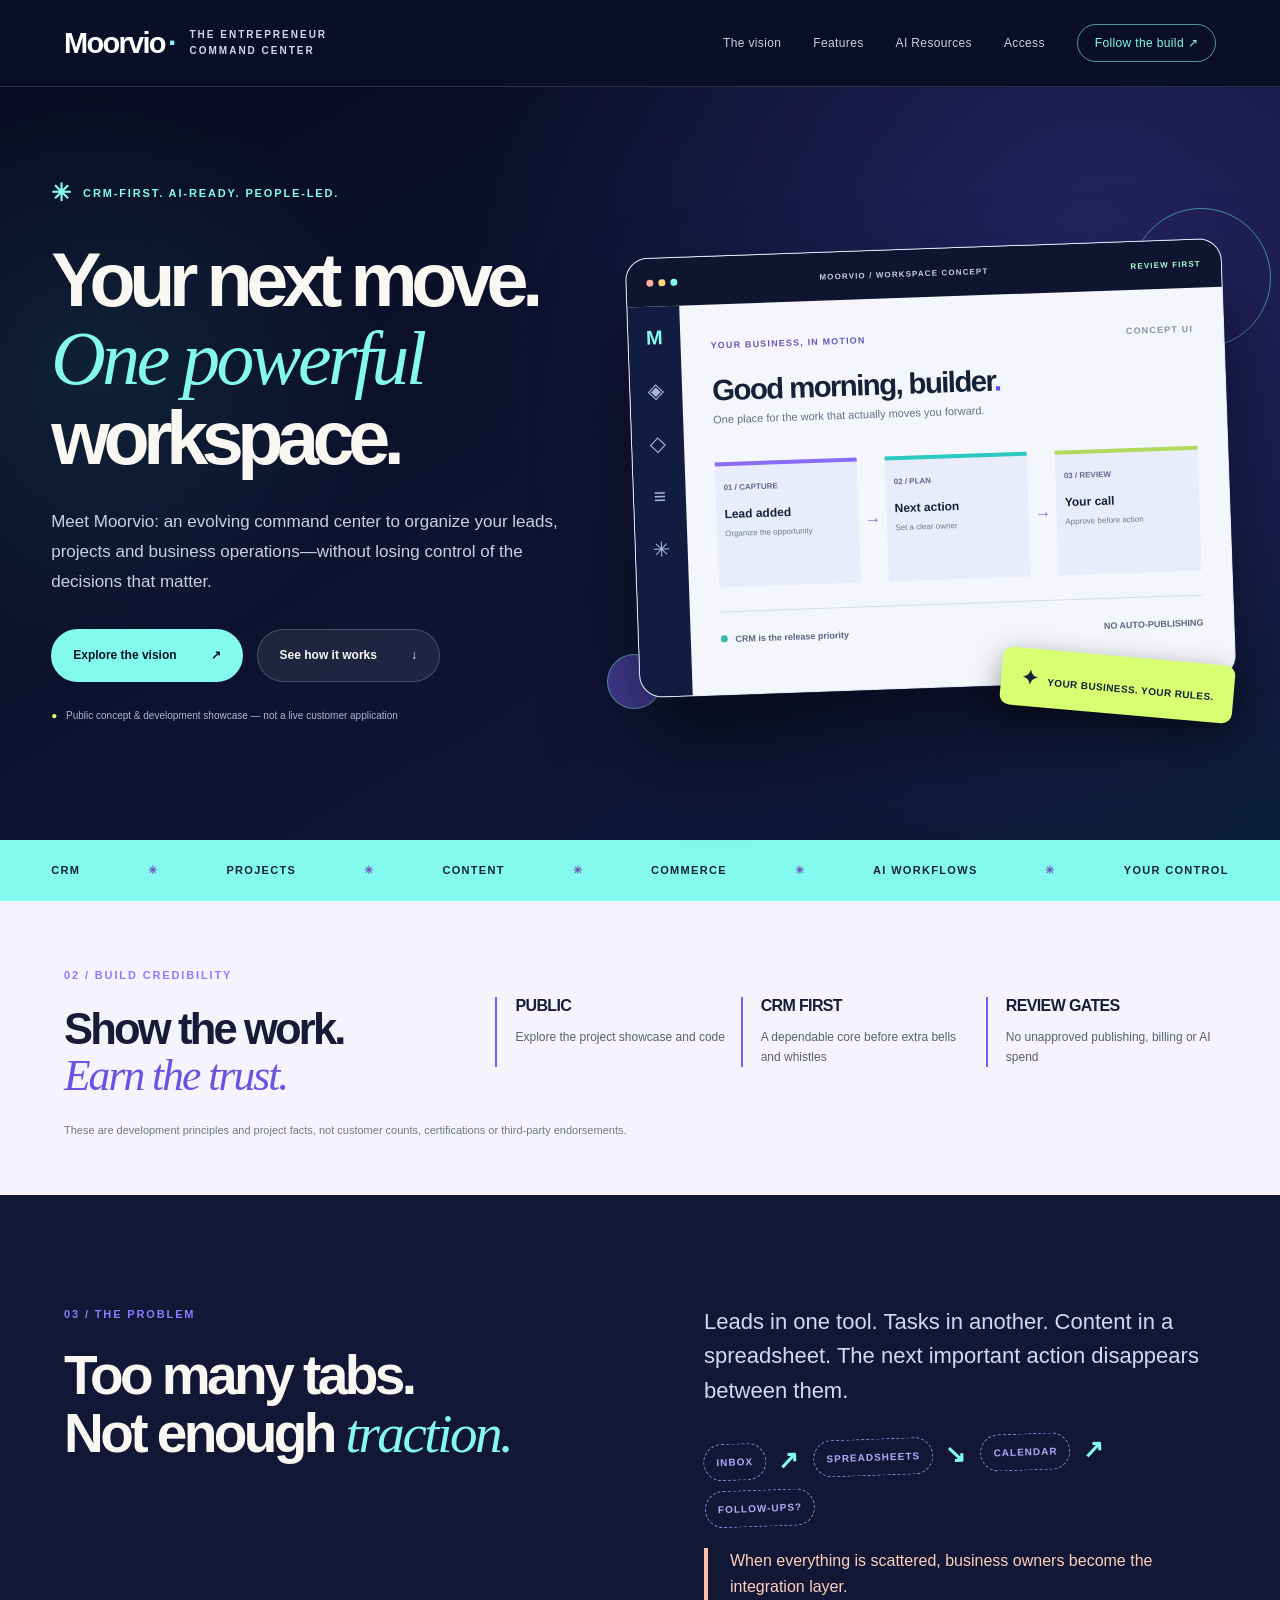
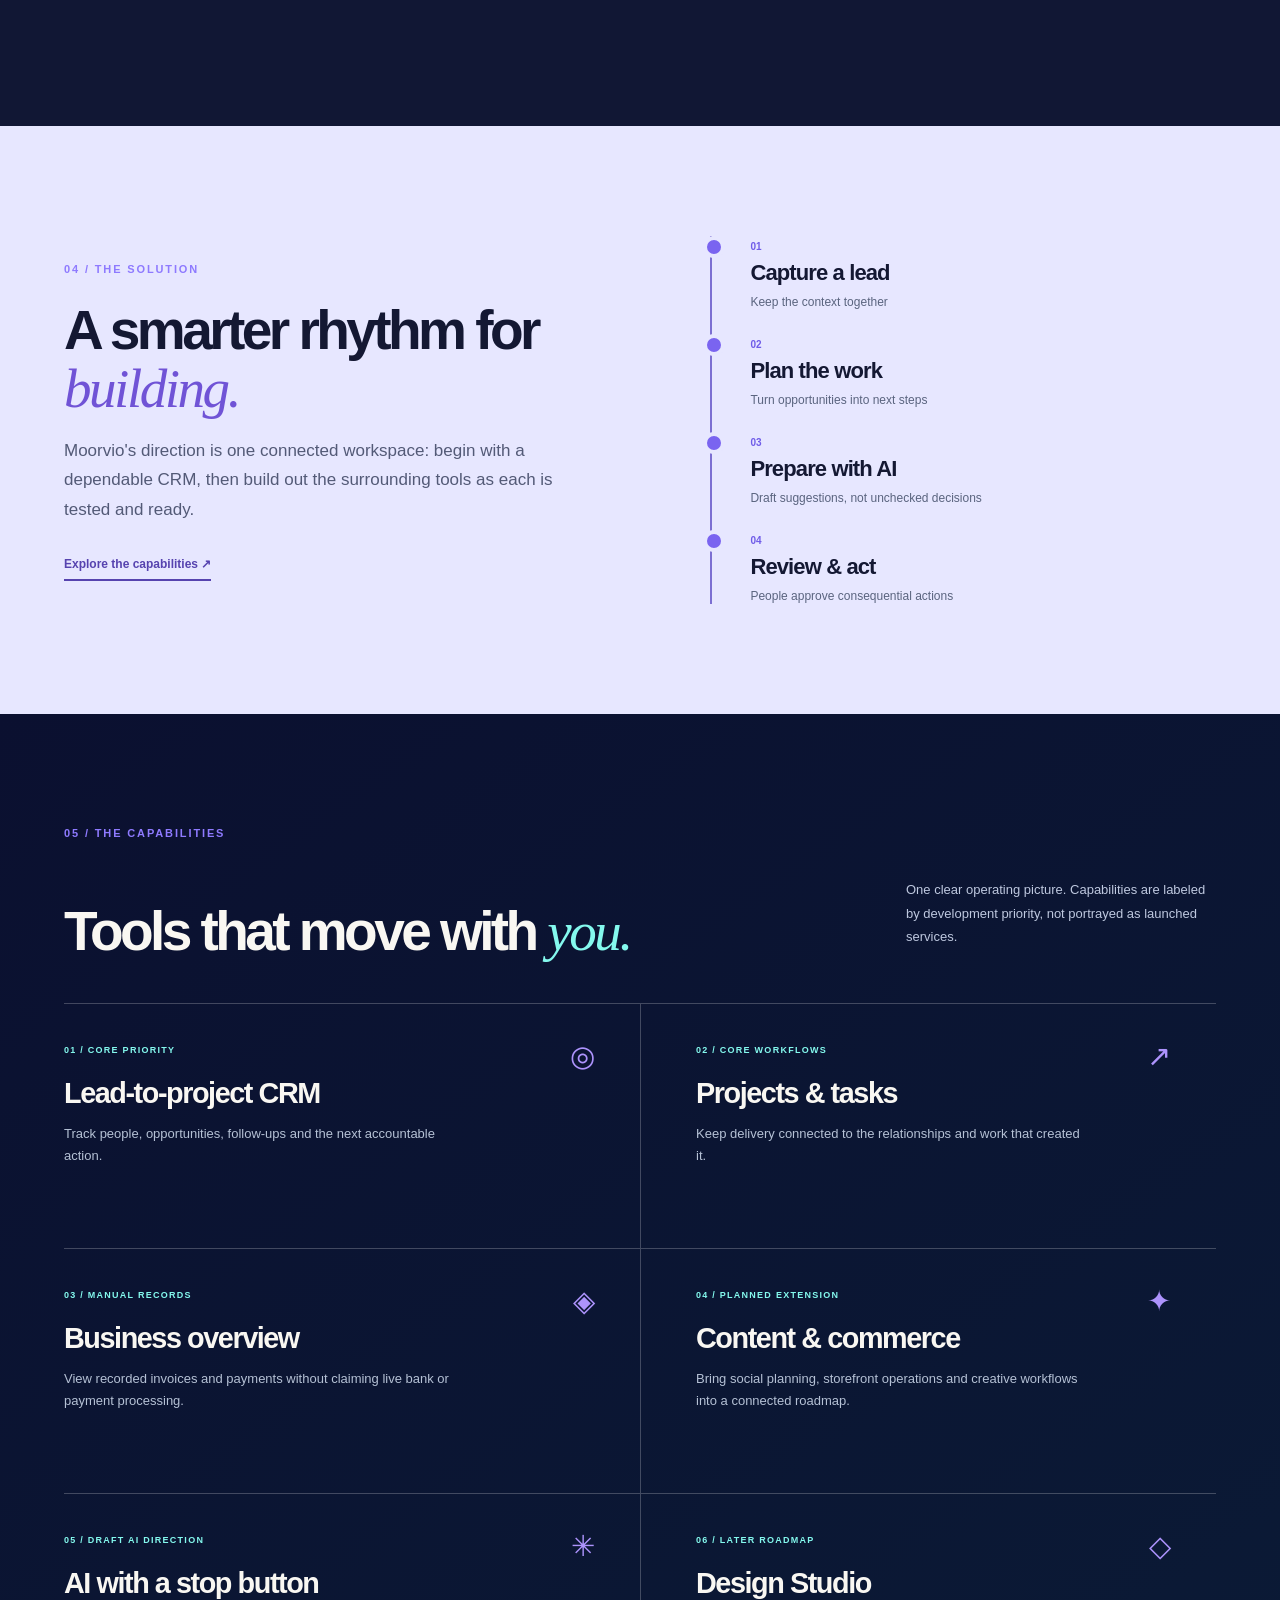
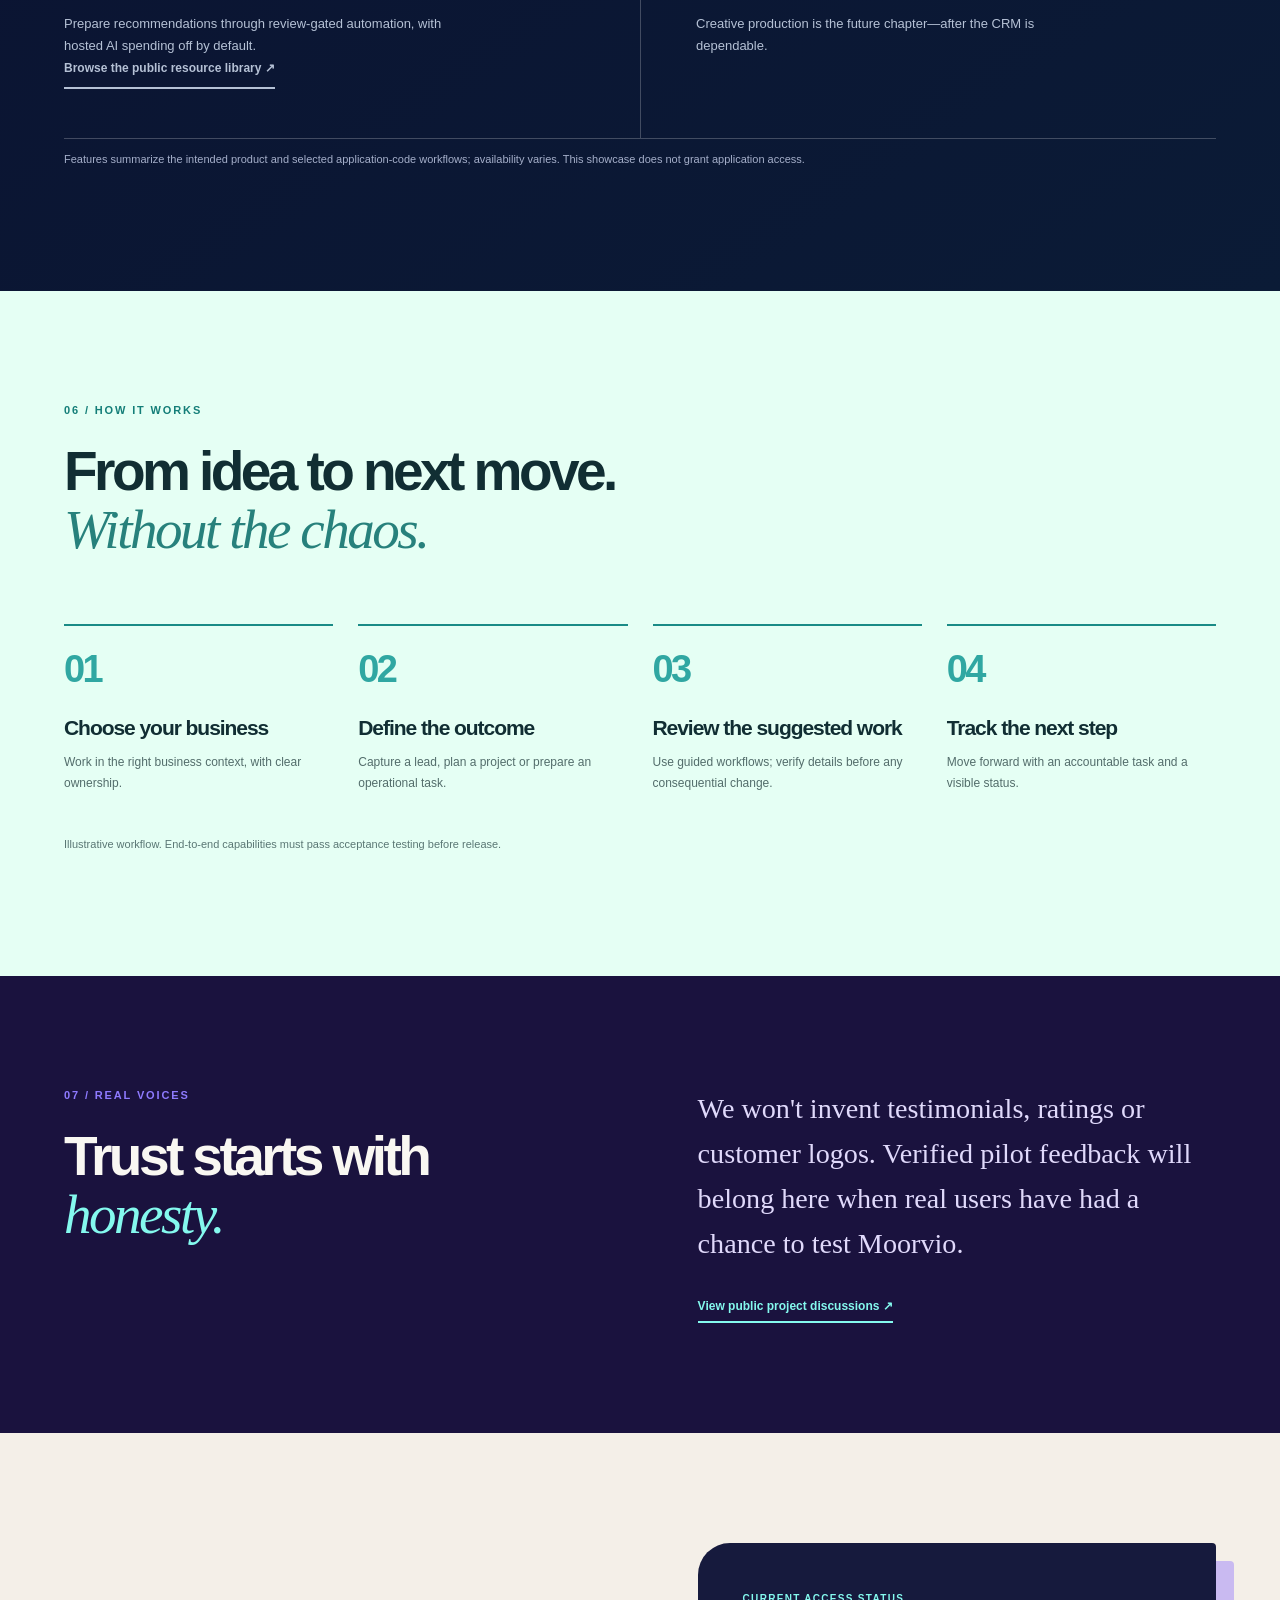
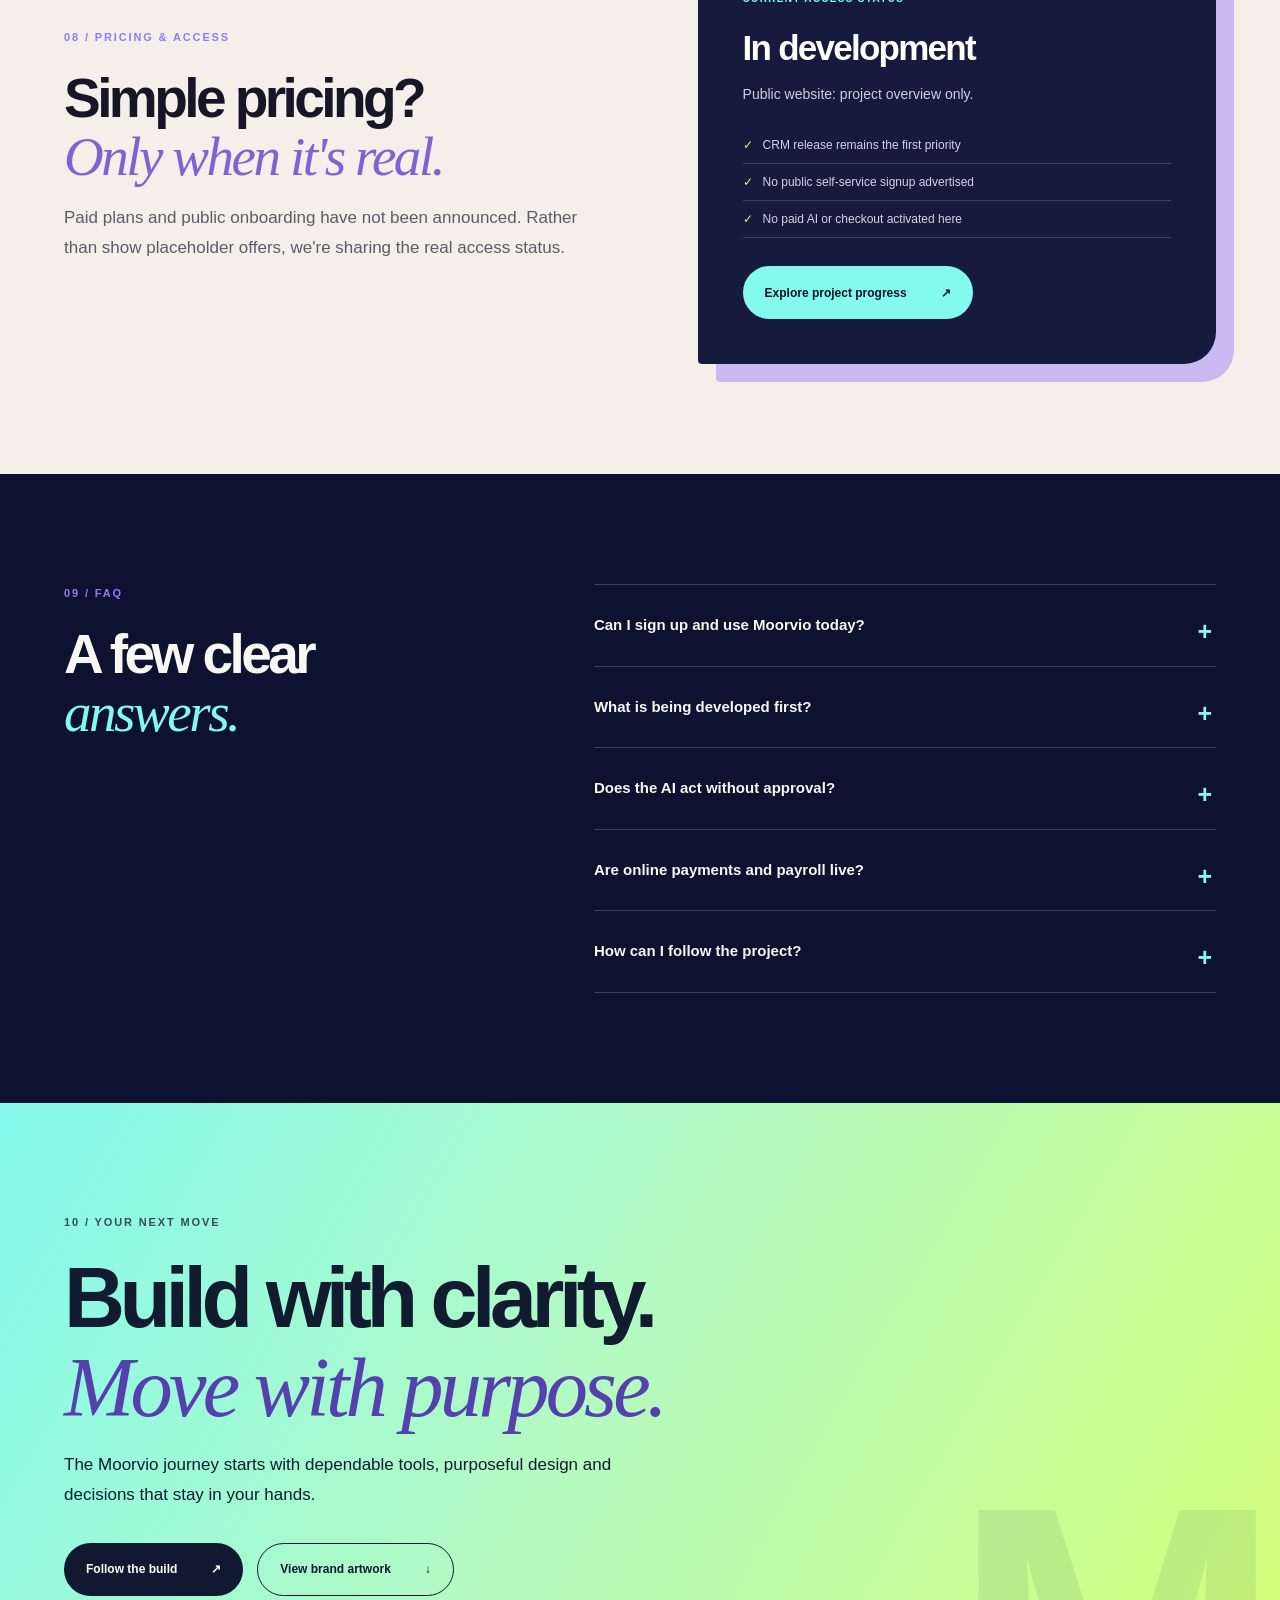
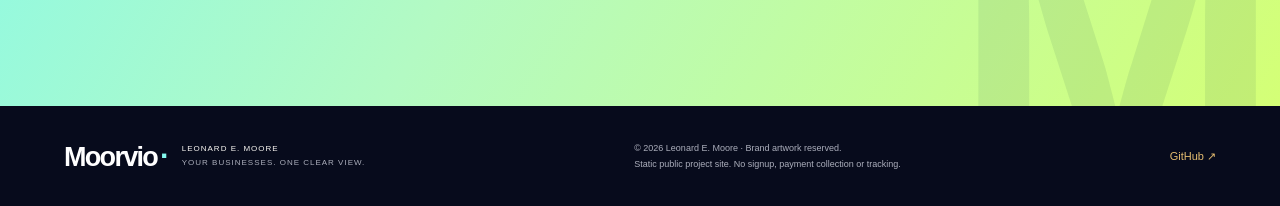
==== commit bb0823e5: "Link public resource directory from Moorvio showcase navigation" ====
--- a/index.html
+++ b/index.html
@@ -19,7 +19,7 @@
 <a class="skip" href="#main">Skip to content</a>
 <header class="site-header">
   <a class="brand" href="#home" aria-label="Moorvio homepage"><span class="wordmark" aria-hidden="true">Moorvio<span>·</span></span><span class="brand-name">THE ENTREPRENEUR<br>COMMAND CENTER</span></a>
-  <nav aria-label="Main navigation"><a href="#solution">The vision</a><a href="#features">Features</a><a href="#pricing">Access</a><a class="nav-cta" href="#final-cta">Follow the build <span aria-hidden="true">↗</span></a></nav>
+  <nav aria-label="Main navigation"><a href="#solution">The vision</a><a href="#features">Features</a><a href="resources.html">AI Resources</a><a href="#pricing">Access</a><a class="nav-cta" href="#final-cta">Follow the build <span aria-hidden="true">↗</span></a></nav>
 </header>
 <main id="main">
 <!-- 01 HERO -->
@@ -76,7 +76,7 @@
   <article><span class="v2-feature-num">02 / CORE WORKFLOWS</span><h3>Projects &amp; tasks</h3><p>Keep delivery connected to the relationships and work that created it.</p><span class="v2-feature-glyph" aria-hidden="true">↗</span></article>
   <article><span class="v2-feature-num">03 / MANUAL RECORDS</span><h3>Business overview</h3><p>View recorded invoices and payments without claiming live bank or payment processing.</p><span class="v2-feature-glyph" aria-hidden="true">◈</span></article>
   <article><span class="v2-feature-num">04 / PLANNED EXTENSION</span><h3>Content &amp; commerce</h3><p>Bring social planning, storefront operations and creative workflows into a connected roadmap.</p><span class="v2-feature-glyph" aria-hidden="true">✦</span></article>
-  <article><span class="v2-feature-num">05 / DRAFT AI DIRECTION</span><h3>AI with a stop button</h3><p>Prepare recommendations through review-gated automation, with hosted AI spending off by default.</p><span class="v2-feature-glyph" aria-hidden="true">✳</span></article>
+  <article><span class="v2-feature-num">05 / DRAFT AI DIRECTION</span><h3>AI with a stop button</h3><p>Prepare recommendations through review-gated automation, with hosted AI spending off by default. <a href="resources.html" class="v2-inline">Browse the public resource library ↗</a></p><span class="v2-feature-glyph" aria-hidden="true">✳</span></article>
   <article><span class="v2-feature-num">06 / LATER ROADMAP</span><h3>Design Studio</h3><p>Creative production is the future chapter—after the CRM is dependable.</p><span class="v2-feature-glyph" aria-hidden="true">◇</span></article>
 </div><p class="v2-fine">Features summarize the intended product and selected application-code workflows; availability varies. This showcase does not grant application access.</p></div></section>
 <!-- 06 HOW IT WORKS -->
--- a/landing.css
+++ b/landing.css
@@ -0,0 +1,9 @@
+/* Moorvio landing page v2 – intentional non-card editorial composition */
+.landing-v2{--v2-bg:#090d25;--v2-ink:#f9f7f2;--v2-cyan:#84f9ee;--v2-lime:#d6ff71;--v2-lilac:#b8a2ff;--v2-coral:#ffbfa9;--v2-purple:#6e4dff;--v2-soft:#c9d0e5;background:var(--v2-bg);color:var(--v2-ink)}
+.landing-v2 .site-header{position:relative;z-index:4;background:#0a0e27;border-color:#ffffff23}.landing-v2 .brand-name{color:#d6d6eb}.landing-v2 .wordmark{color:#fff}.landing-v2 .wordmark span{color:var(--v2-cyan)}.landing-v2 .site-header nav{align-items:center}.landing-v2 .nav-cta{border:1px solid #86f4e994;border-radius:999px;padding:11px 17px;color:var(--v2-cyan)}
+.landing-v2 .site-header a:focus-visible,.landing-v2 a:focus-visible,.landing-v2 summary:focus-visible{outline:3px solid var(--v2-lime);outline-offset:5px}
+.v2-container{width:min(1300px,90%);margin:0 auto}.v2-pad{padding:110px 0}.v2-label,.v2-kicker{font-size:11px;letter-spacing:.17em;font-weight:800;line-height:1.7;text-transform:uppercase}.v2-label{color:#8e7aff;margin:0 0 22px}.v2-kicker{color:var(--v2-cyan);display:flex;align-items:center;gap:10px;margin:0 0 27px}.v2-spark{font-size:24px}.landing-v2 h1,.landing-v2 h2,.landing-v2 h3{font-family:'Trebuchet MS',Arial,sans-serif}.landing-v2 h1{font-size:clamp(50px,5.9vw,95px);letter-spacing:-.085em;line-height:1.04;font-weight:800;margin:0 0 30px}.landing-v2 h2{font-size:clamp(38px,4.3vw,70px);letter-spacing:-.065em;line-height:1.06;font-weight:800}.landing-v2 em{font-family:Georgia,serif;font-weight:400;letter-spacing:-.045em;color:var(--v2-cyan)}.v2-lead,.v2-section-lead{font-size:17px;line-height:1.75;color:var(--v2-soft);max-width:580px}.v2-actions{display:flex;flex-wrap:wrap;align-items:center;gap:14px;margin-top:32px}.v2-btn{display:inline-flex;align-items:center;justify-content:space-between;gap:34px;min-height:53px;padding:16px 22px;border-radius:100px;font-size:12px;font-weight:800;transition:transform .18s,background .18s}.v2-btn:hover{transform:translateY(-2px)}.v2-btn-primary{color:#081525;background:var(--v2-cyan)}.v2-btn-quiet{background:#ffffff13;border:1px solid #ffffff30}.v2-btn-dark{background:#111831;color:#fff}.v2-btn-outline{border:1px solid #111831;color:#111831}.v2-inline{display:inline-block;font-weight:800;font-size:12px;border-bottom:2px solid currentColor;padding-bottom:8px}.v2-fine{font-size:11px;line-height:1.8;color:#a5afca}.v2-hero{position:relative;overflow:hidden;padding:86px 0 0;background:radial-gradient(circle at 85% 20%,#5844d44d,transparent 48%),linear-gradient(150deg,#0a0d23 10%,#101839 75%,#071f33)}.v2-glow{position:absolute;left:-15vw;top:0;width:45vw;height:45vw;border-radius:50%;background:radial-gradient(circle,#32d5d118,transparent 70%);pointer-events:none}.v2-hero-inner{width:min(1450px,92%);margin:0 auto 90px;display:grid;grid-template-columns:1fr 1.1fr;align-items:center;gap:3vw;position:relative}.v2-hero-copy{position:relative;z-index:2}.v2-honesty{font-size:10px;color:#aab6d2;margin:25px 0}.v2-honesty span{color:var(--v2-lime);margin-right:6px}.v2-demo-wrap{min-width:0;position:relative;padding:40px 0 26px}.v2-preview{position:relative;z-index:1;border:1px solid #adbcf74f;border-radius:23px;overflow:hidden;background:#f4f6fb;box-shadow:0 50px 85px #0008;transform:rotate(-2deg)}.v2-preview-bar{height:48px;display:flex;justify-content:space-between;align-items:center;gap:10px;padding:0 20px;background:#10152f;color:#c5cee8;font-size:8px;letter-spacing:.14em;font-weight:800}.v2-lights{display:flex;gap:5px}.v2-lights i{height:7px;width:7px;display:block;border-radius:50%;background:#6b70a1}.v2-lights i:first-child{background:#ffae9d}.v2-lights i:nth-child(2){background:#ffd777}.v2-lights i:last-child{background:#84f9ee}.v2-preview-status{color:#a6ffda}.v2-preview-body{display:grid;grid-template-columns:52px 1fr;color:#142139;min-height:390px}.v2-preview-rail{background:#121c40;color:#a3badc;display:flex;flex-direction:column;align-items:center;gap:29px;padding:20px 0}.v2-preview-rail b{font-size:20px;color:var(--v2-cyan)}.v2-preview-rail span{font-size:21px}.v2-preview-main{padding:36px 30px}.v2-preview-top,.v2-preview-bottom{display:flex;justify-content:space-between;gap:10px;align-items:center}.v2-mini,.v2-ghost{font-size:9px;font-weight:800;letter-spacing:.13em}.v2-mini{color:#6559b8}.v2-ghost{color:#8990a8}.v2-preview-main h2{font-size:clamp(26px,2.3vw,36px);letter-spacing:-.055em;margin:24px 0 5px}.v2-preview-main p{font-size:11px;color:#657087;margin:0}.v2-accent{color:#6553ef}.v2-flow{display:grid;grid-template-columns:1fr auto 1fr auto 1fr;gap:6px;align-items:center;margin-top:32px}.v2-flow>div{border-top:4px solid #8a6cf4;background:#e9ecfa;padding:17px 8px;min-height:125px}.v2-flow>div:nth-of-type(2){border-color:#2ac9c1}.v2-flow>div:nth-of-type(3){border-color:#b2da5d}.v2-flow small{display:block;font-size:8px;color:#626889;font-weight:800}.v2-flow strong{display:block;font-size:12px;margin-top:15px}.v2-flow>div span{display:block;font-size:8px;color:#707c92;margin-top:7px;line-height:1.5}.v2-arrow{font-weight:900;color:#7268c4}.v2-preview-bottom{border-top:1px solid #d7ddeb;margin-top:24px;padding-top:22px;font-size:9px;font-weight:800;color:#5c6480}.v2-pulse{display:inline-block;width:7px;height:7px;background:#39bca5;border-radius:50%;margin-right:5px}.v2-floating-note{position:absolute;z-index:2;bottom:0;right:-1%;background:var(--v2-lime);color:#172038;transform:rotate(5deg);font-size:10px;font-weight:900;letter-spacing:.04em;padding:17px 20px;border-radius:10px;box-shadow:0 10px 30px #0006}.v2-floating-note span{font-size:20px;margin-right:6px}.v2-orbit{position:absolute;border:1px solid #6fffe97b;border-radius:50%;pointer-events:none}.v2-orbit-one{height:140px;width:140px;right:-42px;top:0}.v2-orbit-two{height:55px;width:55px;left:-25px;bottom:5px;background:#8367ff77}.v2-ticker{padding:24px 4vw;display:flex;justify-content:space-between;flex-wrap:wrap;gap:12px;background:var(--v2-cyan);color:#142336;font-weight:900;font-size:11px;letter-spacing:.12em}.v2-ticker span:nth-child(even){color:#6a52ba}.v2-proof{background:#f5f4fc;color:#181b38;padding:65px 0 55px}.v2-proof-inner{display:grid;grid-template-columns:.9fr 1.7fr;gap:50px;align-items:center}.v2-proof h2{font-size:clamp(35px,3.4vw,54px)}.v2-proof em{color:#6b52df}.v2-proof-points{display:grid;grid-template-columns:repeat(3,1fr);gap:15px}.v2-proof-points>div{border-left:2px solid #765fea;padding-left:18px}.v2-proof-points strong{font-size:16px;display:block;margin-bottom:13px;letter-spacing:-.04em}.v2-proof-points span{color:#586074;font-size:12px;line-height:1.6;display:block}.v2-proof .v2-fine{margin-top:22px;color:#717789}.v2-problem{background:#111734}.v2-split{display:grid;grid-template-columns:1fr 1fr;gap:10vw}.v2-right>p:first-child{font-size:22px;line-height:1.55;color:#d3d9f0;margin-top:0}.v2-scribble{display:flex;align-items:center;gap:10px;flex-wrap:wrap;max-width:500px;margin:28px 0;transform:rotate(-2deg)}.v2-scribble span{border:1px dashed #8c83d1;border-radius:30px;padding:12px;font-size:10px;font-weight:900;letter-spacing:.1em;color:#b7a7f8}.v2-scribble span:nth-child(even){border:0;padding:2px;font-size:25px;color:var(--v2-cyan)}.v2-callout{border-left:4px solid var(--v2-coral);padding-left:22px;font-size:16px;color:#ffcfbe;line-height:1.65}.v2-solution{background:#e7e7ff;color:#141833}.v2-solution em{color:#7053d6}.v2-solution-grid{display:grid;grid-template-columns:1fr 1fr;gap:11vw;align-items:center}.v2-solution .v2-section-lead{color:#535a77}.v2-solution .v2-inline{margin-top:15px;color:#5643af}.v2-journey{position:relative;border-left:2px solid #7c6fd2;padding-left:38px}.v2-journey>div{padding:0 0 24px;position:relative}.v2-journey>div:before{content:'';position:absolute;left:-47px;top:0;width:14px;height:14px;border-radius:50%;background:#7a64f0;border:4px solid #e7e7ff}.v2-journey>div:last-child{padding-bottom:0}.v2-journey span{font-size:10px;color:#6f5ce8;font-weight:900}.v2-journey strong{display:block;font-size:22px;margin:6px 0;letter-spacing:-.04em}.v2-journey small{font-size:12px;color:#5a647f}.v2-features{background:linear-gradient(145deg,#0b1030,#0b1b36)}.v2-heading-row{display:flex;justify-content:space-between;align-items:end;gap:65px;margin-bottom:42px}.v2-heading-row h2{max-width:700px}.v2-heading-row p{font-size:13px;color:#bec8df;max-width:310px}.v2-feature-list{display:grid;grid-template-columns:repeat(2,1fr);border-top:1px solid #ffffff39}.v2-feature-list article{position:relative;min-height:245px;padding:35px 70px 35px 0;border-bottom:1px solid #ffffff39}.v2-feature-list article:nth-child(even){padding-left:55px;border-left:1px solid #ffffff39}.v2-feature-num{font-size:9px;font-weight:900;letter-spacing:.14em;color:var(--v2-cyan)}.v2-feature-list h3{font-size:clamp(23px,2.25vw,33px);letter-spacing:-.05em;margin:20px 0 10px;font-weight:800}.v2-feature-list p{font-size:13px;line-height:1.7;max-width:390px;color:#b5c1d5}.v2-feature-glyph{position:absolute;right:45px;top:35px;font-size:29px;color:#ad93fc}.v2-how{background:#e5fff4;color:#112e33}.v2-how .v2-label{color:#147e78}.v2-how em{color:#27817c}.v2-steps{counter-reset:none;list-style:none;display:grid;grid-template-columns:repeat(4,1fr);gap:25px;margin:65px 0 30px;padding:0}.v2-steps li{border-top:2px solid #1a8b86;padding:22px 10px 0 0}.v2-steps li>span{font-size:38px;font-weight:900;color:#30a7a2;letter-spacing:-.07em}.v2-steps h3{font-size:21px;letter-spacing:-.05em;margin:25px 0 12px}.v2-steps p{font-size:12px;color:#536d6b;line-height:1.7}.v2-how .v2-fine{color:#5a7774}.v2-voices{background:#1a123e}.v2-voices-wrap{display:grid;grid-template-columns:1fr 1fr;gap:9vw}.v2-quote{font-family:Georgia,serif;font-size:clamp(19px,2.2vw,29px);line-height:1.6;color:#e0d9fb;margin:0 0 30px}.v2-voices .v2-inline{color:var(--v2-cyan)}.v2-pricing{background:#f4efe8;color:#161627}.v2-pricing em{color:#8062d3}.v2-pricing-layout{display:grid;grid-template-columns:1fr 1fr;gap:9vw;align-items:center}.v2-pricing .v2-section-lead{color:#5c5b6c}.v2-access{background:#161a3d;color:#fff;border-radius:32px 4px 32px 4px;padding:45px;box-shadow:18px 18px 0 #c9baf1}.v2-access-brow{font-size:10px;letter-spacing:.13em;font-weight:800;color:var(--v2-cyan)}.v2-access h3{font-size:35px;letter-spacing:-.05em;margin:22px 0 10px}.v2-access>p{color:#cbd0df;font-size:14px}.v2-access ul{padding:0;list-style:none;margin:20px 0 28px}.v2-access li{padding:11px 0;border-bottom:1px solid #ffffff29;font-size:12px;color:#d0d4e7}.v2-access li:before{content:'✓';color:var(--v2-lime);margin-right:10px}.v2-faq{background:#0c1230}.v2-faq-grid{display:grid;grid-template-columns:.8fr 1.2fr;gap:9vw}.v2-faq-items details{border-bottom:1px solid #ffffff30;padding:15px 0}.v2-faq-items details:first-child{border-top:1px solid #ffffff30}.v2-faq-items summary{cursor:pointer;list-style:none;position:relative;padding:14px 36px 14px 0;font-size:15px;font-weight:800;line-height:1.5}.v2-faq-items summary::-webkit-details-marker{display:none}.v2-faq-items summary:after{content:'+';position:absolute;right:4px;top:13px;font-size:25px;color:var(--v2-cyan)}.v2-faq-items details[open] summary:after{content:'−'}.v2-faq-items details p{font-size:13px;line-height:1.7;color:#c3c9dd;margin:0 0 13px}.v2-final{background:linear-gradient(120deg,#84f9ee,#b3fac3 45%,#d4ff76);color:#111c31;overflow:hidden}.v2-final .v2-label{color:#394b5c}.v2-final-inner{position:relative}.v2-final h2{font-size:clamp(48px,6.6vw,100px);max-width:900px}.v2-final em{color:#5540ad}.v2-final p:not(.v2-label){font-size:17px;max-width:610px}.v2-final .v2-actions{position:relative;z-index:2}.v2-final-mark{position:absolute;right:-5%;bottom:-65%;font-weight:900;font-size:clamp(200px,31vw,480px);line-height:1;letter-spacing:-.15em;color:#10384b16;pointer-events:none}.landing-v2 footer{background:#070b1c}
+@media(max-width:1000px){.v2-hero-inner{grid-template-columns:1fr;gap:10px}.v2-hero-copy{max-width:850px}.v2-demo-wrap{max-width:850px;width:100%;margin:auto}.v2-hero{padding-top:60px}.v2-proof-inner,.v2-split,.v2-solution-grid,.v2-voices-wrap,.v2-pricing-layout,.v2-faq-grid{gap:6vw}.v2-pad{padding:80px 0}.v2-heading-row{align-items:start}}
+@media(max-width:700px){.landing-v2 .site-header nav{flex-wrap:wrap;justify-content:flex-start;gap:14px}.landing-v2 .nav-cta{padding:7px 12px}.v2-hero-inner{width:90%}.v2-hero{padding-top:47px}.landing-v2 h1{font-size:clamp(46px,10vw,70px)}.landing-v2 h2{font-size:clamp(36px,9vw,52px)}.v2-lead,.v2-section-lead{font-size:14px}.v2-preview{transform:none;border-radius:12px}.v2-preview-body{grid-template-columns:35px 1fr;min-height:300px}.v2-preview-rail{gap:26px}.v2-preview-main{padding:21px 13px}.v2-preview-bar{padding:0 9px;font-size:6px}.v2-preview-status{display:none}.v2-preview-main h2{font-size:23px}.v2-flow{gap:3px}.v2-flow>div{padding:10px 5px;min-height:117px}.v2-flow strong{font-size:10px}.v2-flow small,.v2-flow>div span{font-size:7px}.v2-preview-bottom{font-size:7px}.v2-floating-note{font-size:8px;padding:10px}.v2-floating-note span{font-size:13px}.v2-ticker{justify-content:center;font-size:9px}.v2-proof-inner,.v2-split,.v2-solution-grid,.v2-voices-wrap,.v2-pricing-layout,.v2-faq-grid{grid-template-columns:1fr;gap:30px}.v2-proof-points{gap:13px}.v2-proof-points strong{font-size:12px}.v2-proof-points span{font-size:10px}.v2-heading-row{display:block}.v2-heading-row p{margin-top:24px}.v2-feature-list{grid-template-columns:1fr}.v2-feature-list article:nth-child(even){padding-left:0;border-left:0}.v2-feature-list article{min-height:200px;padding:28px 60px 25px 0}.v2-feature-glyph{right:5px}.v2-steps{grid-template-columns:repeat(2,1fr);gap:24px;margin-top:35px}.v2-access{padding:28px;box-shadow:10px 10px 0 #c9baf1}.v2-final-mark{bottom:-100px}.v2-pad{padding:65px 0}}
+@media(max-width:380px){.v2-proof-points{grid-template-columns:1fr}.v2-flow{grid-template-columns:1fr}.v2-flow>.v2-arrow{display:none}.v2-flow>div{min-height:0}.v2-preview-main{padding:14px}.v2-steps{grid-template-columns:1fr}}
+@media(prefers-reduced-motion:reduce){.v2-btn{transition:none}.v2-btn:hover{transform:none}}
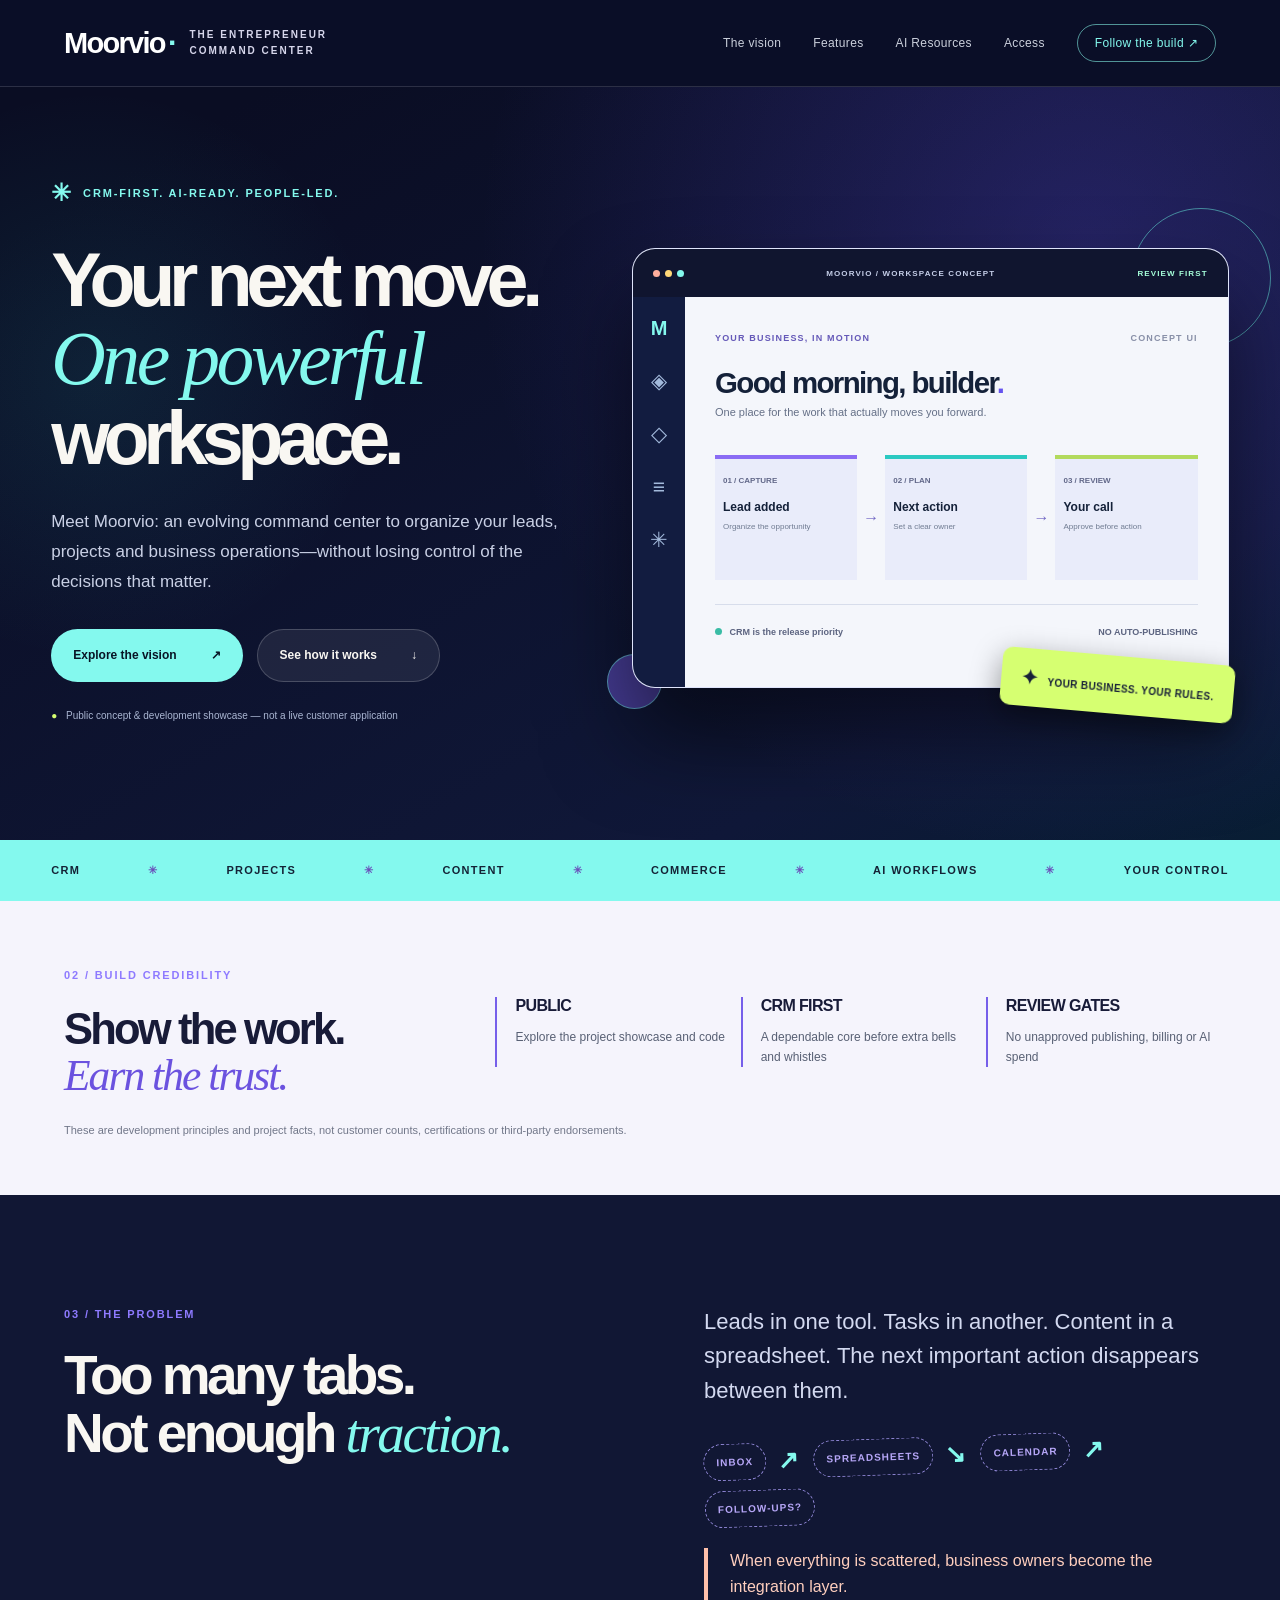
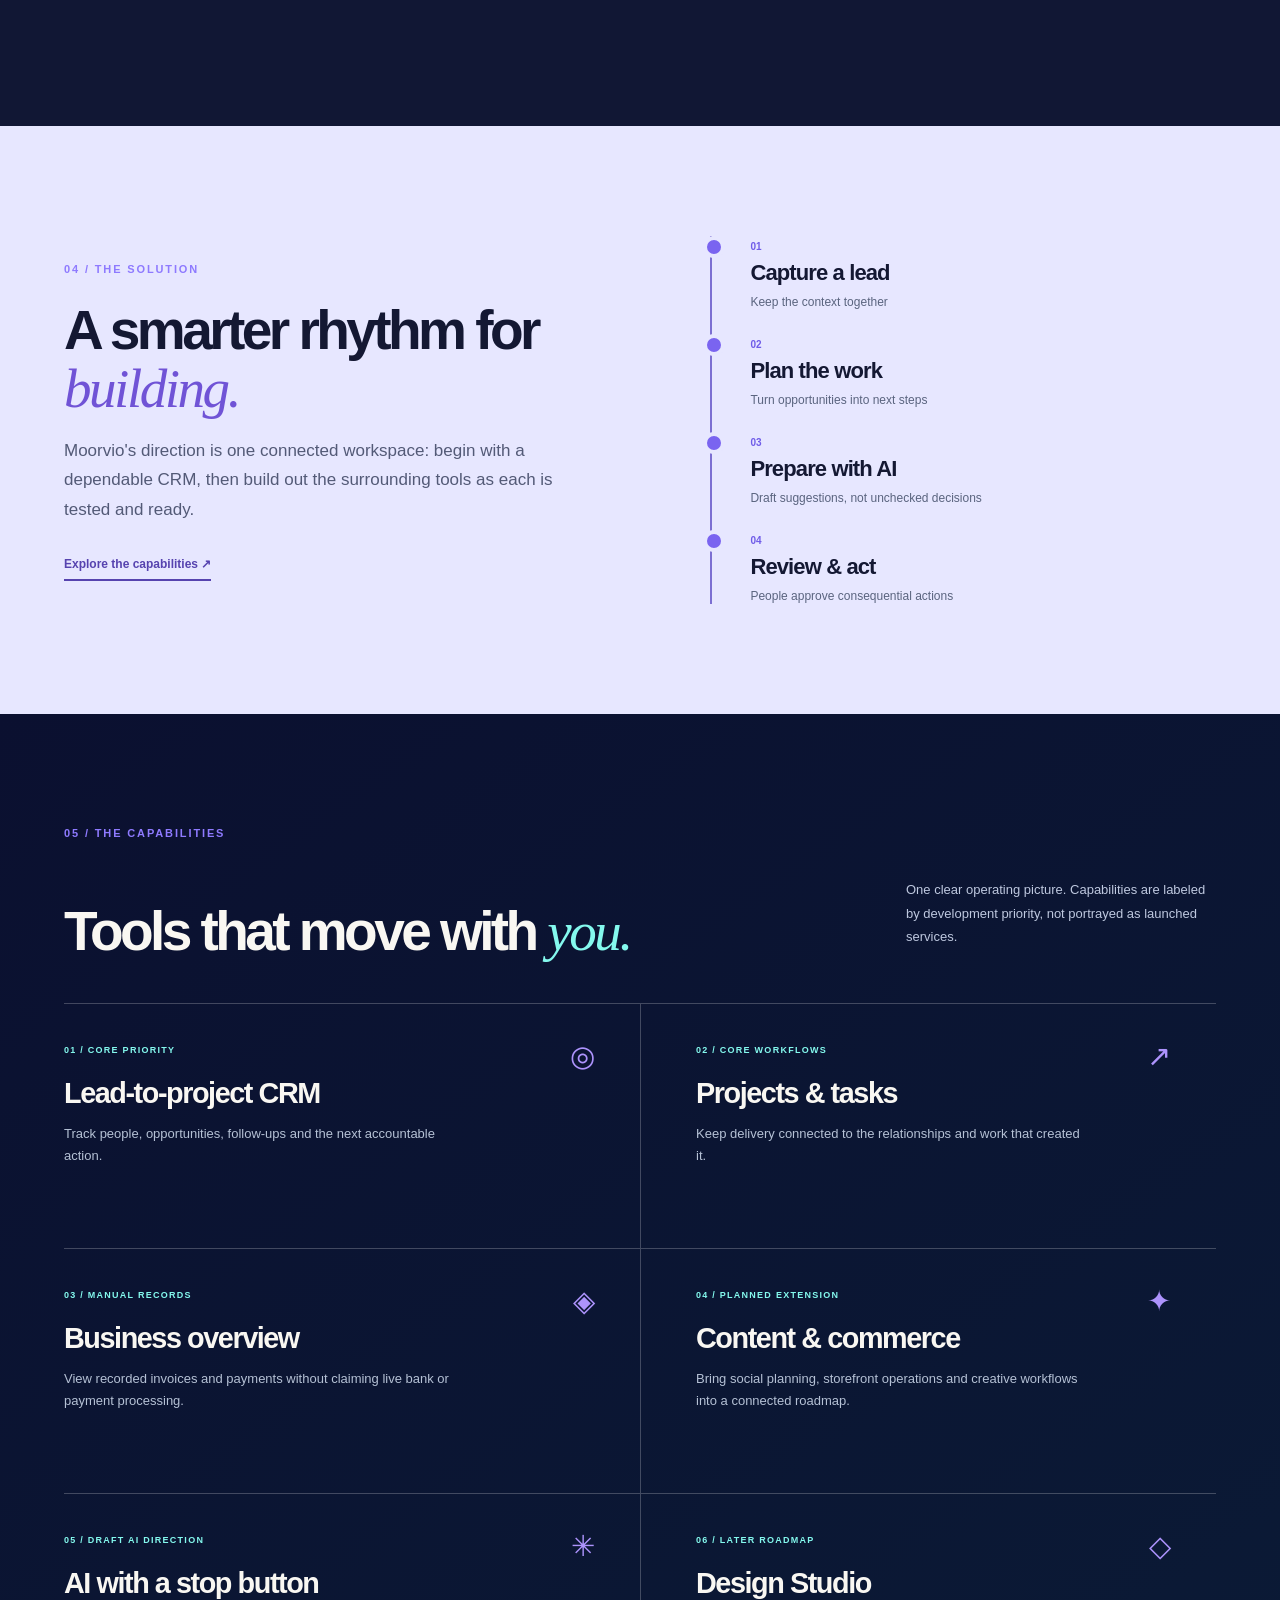
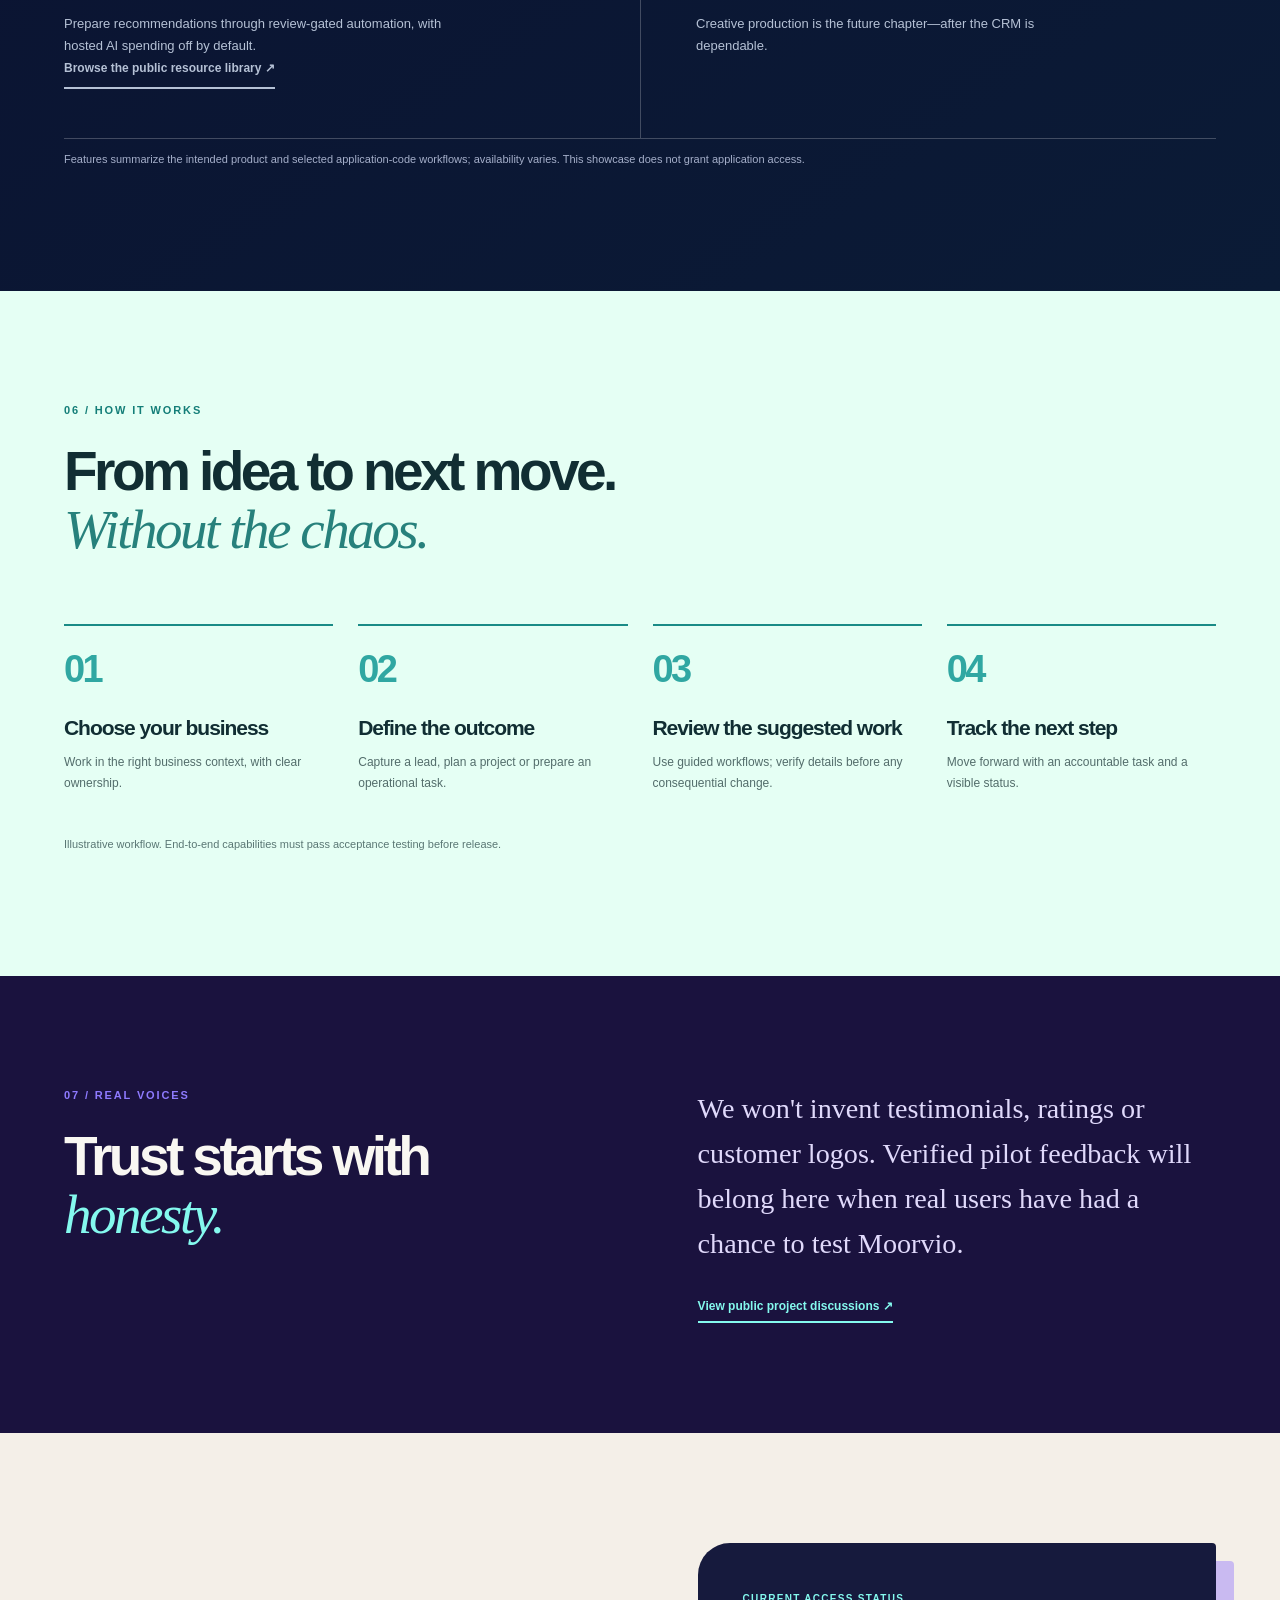
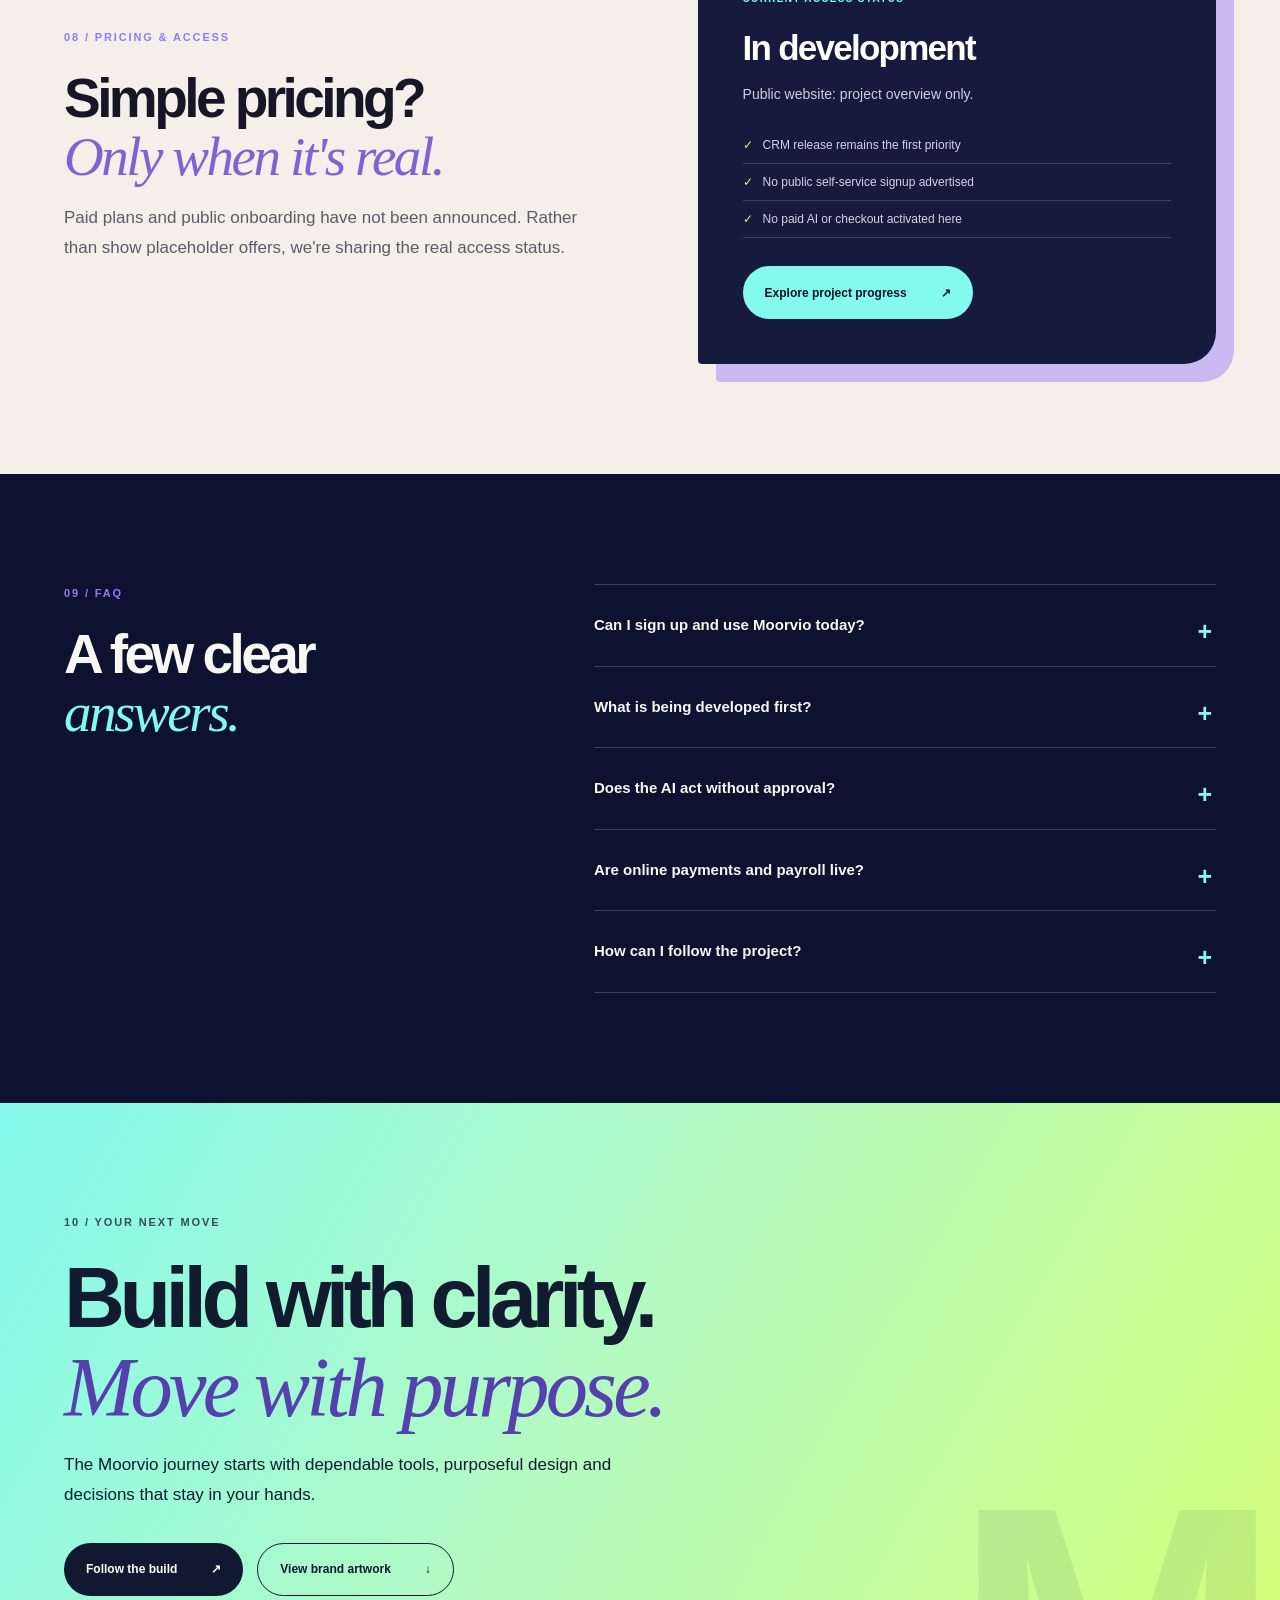
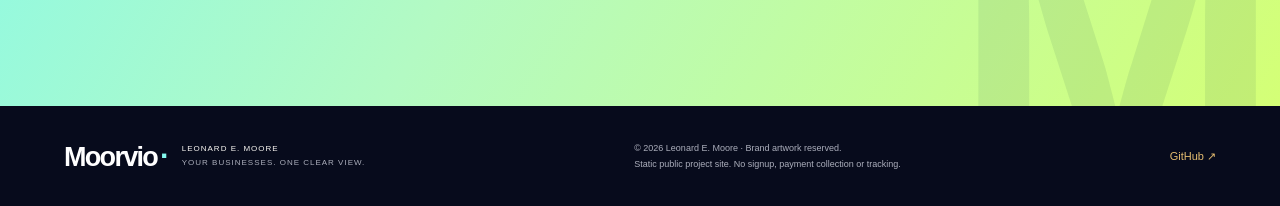
==== commit 420ec032: "Create cinematic and accessible motion experiences on Moorvio public pages" ====
--- a/index.html
+++ b/index.html
@@ -14,6 +14,7 @@
   <link rel="canonical" href="https://mooreliving777.github.io/business-command-center/">
   <link rel="icon" href="favicon.svg" type="image/svg+xml">
   <link rel="stylesheet" href="styles.css"><link rel="stylesheet" href="landing.css">
+  <link rel="stylesheet" href="motion.css">
 </head>
 <body class="landing-v2">
 <a class="skip" href="#main">Skip to content</a>
@@ -97,4 +98,5 @@
 <section class="v2-final v2-pad" id="final-cta" aria-labelledby="final-title"><div class="v2-container v2-final-inner"><p class="v2-label">10 / YOUR NEXT MOVE</p><h2 id="final-title">Build with clarity.<br><em>Move with purpose.</em></h2><p>The Moorvio journey starts with dependable tools, purposeful design and decisions that stay in your hands.</p><div class="v2-actions"><a class="v2-btn v2-btn-dark" href="https://github.com/mooreliving777/business-command-center">Follow the build <span aria-hidden="true">↗</span></a><a class="v2-btn v2-btn-outline" href="assets/moorvio-cover.webp" download="moorvio-cover.webp">View brand artwork <span aria-hidden="true">↓</span></a></div><span class="v2-final-mark" aria-hidden="true">M.</span></div></section>
 </main>
 <footer><a class="brand footer-brand" href="#home"><span class="wordmark" aria-hidden="true">Moorvio<span>·</span></span><span>LEONARD E. MOORE<br><span class="muted">YOUR BUSINESSES. ONE CLEAR VIEW.</span></span></a><p>© 2026 Leonard E. Moore · Brand artwork reserved.<br>Static public project site. No signup, payment collection or tracking.</p><a href="https://github.com/mooreliving777/business-command-center">GitHub <span aria-hidden="true">↗</span></a></footer>
+  <script src="motion.js" defer></script>
 </body></html>
--- a/motion.css
+++ b/motion.css
@@ -0,0 +1,34 @@
+
+/* Moorvio Motion — cinematic, accessible and dependency-free. No animation runs without visitor consent from media preferences. */
+@media (prefers-reduced-motion: no-preference) {
+  body.motion-ready .v2-hero-copy .v2-kicker,
+  body.motion-ready .resource-hero-content .resource-kicker {animation: mv-rise .62s cubic-bezier(.2,.7,.2,1) both}
+  body.motion-ready .v2-hero-copy h1,
+  body.motion-ready .resource-hero-content h1 {animation: mv-rise .82s .12s cubic-bezier(.2,.7,.2,1) both}
+  body.motion-ready .v2-hero-copy .v2-lead,
+  body.motion-ready .resource-hero-content .resource-lede {animation: mv-rise .8s .23s cubic-bezier(.2,.7,.2,1) both}
+  body.motion-ready .v2-hero-copy .v2-actions,
+  body.motion-ready .resource-hero-content .resource-actions {animation: mv-rise .8s .33s cubic-bezier(.2,.7,.2,1) both}
+  body.motion-ready .v2-preview,
+  body.motion-ready .resource-hero-art {animation: mv-arrive 1.1s .18s cubic-bezier(.2,.7,.2,1) both}
+  .mv-reveal {opacity:0;transform:translate3d(0,26px,0);transition:opacity .76s cubic-bezier(.2,.7,.2,1),transform .76s cubic-bezier(.2,.7,.2,1);transition-delay:var(--mv-stagger,0ms)}
+  .mv-reveal.mv-visible {opacity:1;transform:none}
+  .mv-progress {position:fixed;top:0;left:0;width:100%;height:3px;z-index:30;pointer-events:none;transform:scaleX(0);transform-origin:left center;background:linear-gradient(90deg,#84f9ee 0%,#b8a2ff 55%,#d6ff71 100%);box-shadow:0 0 18px #84f9ee66}
+  .v2-preview,.v2-feature-list article,.resource-row {transition:transform .38s cubic-bezier(.2,.7,.2,1),border-color .38s ease}
+  @media(hover:hover) {
+    .v2-preview:hover {transform:translate3d(0,-5px,0)}
+    .v2-feature-list article:hover,.resource-row:not([hidden]):hover {transform:translate3d(0,-4px,0)}
+    .v2-btn:focus-visible {transform:translate3d(0,-2px,0)}
+  }
+  @keyframes mv-rise {from {opacity:0;transform:translate3d(0,23px,0)}to{opacity:1;transform:translate3d(0,0,0)}}
+  @keyframes mv-arrive {from{opacity:0;transform:translate3d(15px,12px,0) scale(.975)}to{opacity:1;transform:none}}
+}
+@media (prefers-reduced-motion: reduce) {
+  html,body{scroll-behavior:auto!important}
+  .mv-reveal,.mv-reveal.mv-visible{opacity:1!important;transform:none!important;transition:none!important}
+  .mv-progress{display:none!important}
+  .v2-preview,.v2-feature-list article,.resource-row,.resource-hero-art {animation:none!important;transition:none!important;transform:none!important}
+}
+@media (hover:none) {
+  .v2-preview:hover,.v2-feature-list article:hover,.resource-row:hover {transform:none!important}
+}
